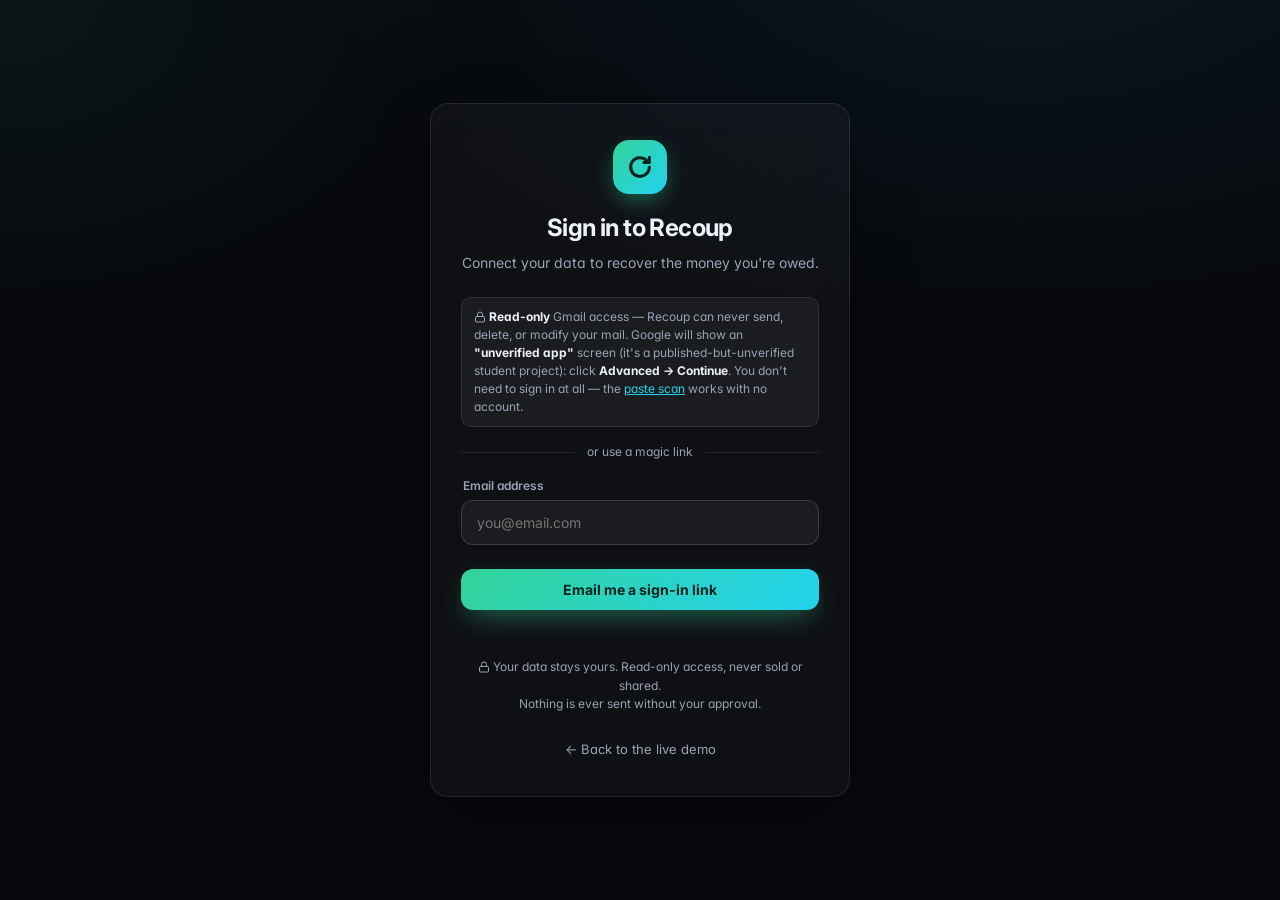
==== login.html @ 3c3e7d24 "Replace emoji-as-iconography with one coherent inline-SVG icon set (the Apple-HIG judge's #1 craft f" ====
<!doctype html>
<html lang="en">
<head>
<meta charset="utf-8" />
<meta name="viewport" content="width=device-width, initial-scale=1" />
<title>Sign in · Recoup</title>
<meta name="description" content="Sign in to Recoup to connect your data and recover money you're owed." />
<link rel="preconnect" href="https://fonts.googleapis.com" />
<link href="https://fonts.googleapis.com/css2?family=Inter:wght@400;500;600;700;800;900&display=swap" rel="stylesheet" />
<link rel="stylesheet" href="styles.css" />
<style>
.auth-wrap{min-height:100vh;display:grid;place-items:center;padding:24px;position:relative;z-index:1}
.auth-card{width:min(420px,94vw);padding:36px 30px;text-align:center}
.auth-logo{width:54px;height:54px;border-radius:16px;background:var(--grad);display:grid;place-items:center;font-weight:900;color:#04231d;font-size:28px;margin:0 auto 16px;box-shadow:0 8px 24px -6px rgba(52,211,153,.6)}
.auth-card h1{font-size:24px;margin:0 0 6px;letter-spacing:-.6px}
.auth-card p.sub{color:var(--muted);margin:0 0 24px;font-size:14px}
.gbtn{width:100%;justify-content:center;gap:10px;background:#fff;color:#1f2733;border:none;font-weight:700;margin-bottom:6px}
.gbtn:hover{background:#eef1f6}
.divider{display:flex;align-items:center;gap:12px;color:var(--dim);font-size:12px;margin:16px 0}
.divider::before,.divider::after{content:"";height:1px;flex:1;background:var(--border)}
.field{width:100%;padding:13px 15px;border-radius:12px;border:1px solid var(--border2);background:var(--panel2);color:var(--text);font-family:inherit;font-size:14px;margin-bottom:12px}
.field:focus{outline:none;border-color:var(--emerald)}
#captcha{display:flex;justify-content:center;margin-bottom:12px}
.full{width:100%;justify-content:center}
.auth-note{font-size:12px;color:var(--dim);margin-top:18px;line-height:1.55}
.auth-back{display:inline-block;margin-top:14px;color:var(--muted);font-size:13px;text-decoration:none}
.auth-back:hover{color:var(--text)}
.msg{font-size:13px;margin-top:12px;min-height:18px}
.msg.ok{color:var(--emerald)}.msg.err{color:var(--rose)}
.devlink{word-break:break-all;color:#8fe3f5}
.field-label{display:block;text-align:left;font-size:12px;color:var(--muted);margin:0 0 5px 2px;font-weight:600}
.oauth-note{font-size:12px;color:var(--muted);line-height:1.5;text-align:left;background:var(--panel2);border:1px solid var(--border);border-radius:10px;padding:10px 12px;margin-bottom:14px}
.oauth-note b{color:var(--text)}.oauth-note a{color:var(--cyan)}
</style>
</head>
<body>
<a href="#maincontent" class="skip-link">Skip to content</a>
<div id="bg-orbs" aria-hidden="true"><span></span><span></span><span></span></div>
<main class="auth-wrap" id="maincontent">
  <div class="auth-card glass">
    <div class="auth-logo" aria-hidden="true"><svg viewBox="0 0 24 24" width="28" height="28" fill="none"><path d="M20 12a8 8 0 1 1-2.34-5.66" stroke="#04231d" stroke-width="2.6" stroke-linecap="round"/><path d="M20 3.6V8.2h-4.6" stroke="#04231d" stroke-width="2.6" stroke-linecap="round" stroke-linejoin="round"/></svg></div>
    <h1>Sign in to Recoup</h1>
    <p class="sub">Connect your data to recover the money you're owed.</p>

    <div class="oauth-note" id="oauth-note"><svg class="ico" viewBox="0 0 24 24" fill="none" stroke="currentColor" stroke-width="2" stroke-linecap="round" stroke-linejoin="round" aria-hidden="true"><rect x="3" y="11" width="18" height="11" rx="2"/><path d="M7 11V7a5 5 0 0 1 10 0v4"/></svg> <b>Read-only</b> Gmail access — Recoup can never send, delete, or modify your mail. Google will show an <b>"unverified app"</b> screen (it's a published-but-unverified student project): click <b>Advanced → Continue</b>. You don't need to sign in at all — the <a href="/">paste scan</a> works with no account.</div>
    <button class="btn gbtn" id="google" type="button">
      <svg width="18" height="18" viewBox="0 0 48 48" aria-hidden="true"><path fill="#EA4335" d="M24 9.5c3.5 0 6.6 1.2 9.1 3.6l6.8-6.8C35.9 2.4 30.3 0 24 0 14.6 0 6.5 5.4 2.6 13.2l7.9 6.2C12.4 13.5 17.7 9.5 24 9.5z"/><path fill="#4285F4" d="M46.5 24.5c0-1.6-.1-3.1-.4-4.5H24v9h12.7c-.5 3-2.2 5.5-4.7 7.2l7.3 5.7C43.8 37.9 46.5 31.8 46.5 24.5z"/><path fill="#FBBC05" d="M10.5 28.4c-.5-1.5-.8-3.1-.8-4.9s.3-3.4.8-4.9l-7.9-6.2C1 15.6 0 19.7 0 24s1 8.4 2.6 11.6l7.9-6.2z"/><path fill="#34A853" d="M24 48c6.3 0 11.6-2.1 15.5-5.6l-7.3-5.7c-2 1.4-4.7 2.3-8.2 2.3-6.3 0-11.6-4-13.5-9.6l-7.9 6.2C6.5 42.6 14.6 48 24 48z"/></svg>
      Continue with Google
    </button>

    <div class="divider">or use a magic link</div>

    <form id="magic">
      <label class="field-label" for="email">Email address</label>
      <input class="field" type="email" id="email" placeholder="you@email.com" required autocomplete="email" />
      <div id="captcha"></div>
      <button class="btn btn-primary full" type="submit">Email me a sign-in link</button>
    </form>
    <div class="msg" id="msg" role="status" aria-live="polite"></div>

    <p class="auth-note"><svg class="ico" viewBox="0 0 24 24" fill="none" stroke="currentColor" stroke-width="2" stroke-linecap="round" stroke-linejoin="round" aria-hidden="true"><rect x="3" y="11" width="18" height="11" rx="2"/><path d="M7 11V7a5 5 0 0 1 10 0v4"/></svg> Your data stays yours. Read-only access, never sold or shared.<br/>Nothing is ever sent without your approval.</p>
    <a class="auth-back" href="/">← Back to the live demo</a>
  </div>
</main>

<script src="config.js"></script>
<script src="login.js"></script>
</body>
</html>
---- styles.css ----
/* Recoup — premium recovery command center */
:root{
  --bg:#07080c; --bg2:#0b0d14;
  --panel:rgba(255,255,255,.035); --panel2:rgba(255,255,255,.05);
  --border:rgba(255,255,255,.09); --border2:rgba(255,255,255,.14);
  --text:#eef1f7; --muted:#9aa2b6; --dim:#9aa1b4;
  --emerald:#34d399; --cyan:#22d3ee; --amber:#fbbf24; --rose:#fb7185; --violet:#a78bfa;
  --grad:linear-gradient(135deg,#34d399,#22d3ee);
  --grad-money:linear-gradient(135deg,#5eead4,#34d399 45%,#22d3ee);
  --shadow:0 24px 60px -20px rgba(0,0,0,.55);
  --shadow-sm:0 2px 10px -3px rgba(0,0,0,.4);
  --radius:18px;
  --font-hero:64px;
  --font-display:58px;
  --ease:cubic-bezier(.16,1,.3,1);
}
*{box-sizing:border-box}
:focus-visible{outline:2px solid var(--cyan);outline-offset:2px;border-radius:6px}
.ico{width:1em;height:1em;display:inline-block;vertical-align:-0.14em;flex:0 0 auto}
.x .ico{width:17px;height:17px;vertical-align:middle}
.theme-toggle .ico{width:18px;height:18px}
.btn .ico{vertical-align:-0.16em}
@keyframes cardIn{from{opacity:0;transform:translateY(12px) scale(.99)}to{opacity:1;transform:none}}
@keyframes heroIn{from{opacity:0;transform:translateY(18px) scale(.985)}to{opacity:1;transform:none}}
@keyframes fadeUp{from{opacity:0;transform:translateY(14px)}to{opacity:1;transform:none}}
@media(prefers-reduced-motion:reduce){*{animation:none!important;transition:none!important}}
html,body{margin:0;padding:0}
body{
  background:radial-gradient(1200px 700px at 80% -10%,rgba(34,211,238,.08),transparent 60%),
             radial-gradient(900px 600px at 0% 0%,rgba(52,211,153,.07),transparent 55%),var(--bg);
  color:var(--text); font-family:'Inter',system-ui,-apple-system,sans-serif;
  font-feature-settings:'cv11','ss01','cv02','cv03','cv04'; font-optical-sizing:auto; letter-spacing:0;
  -webkit-font-smoothing:antialiased; -moz-osx-font-smoothing:grayscale; text-rendering:optimizeLegibility;
  line-height:1.5; overflow-x:hidden;
}
#bg-field{position:fixed;inset:0;z-index:0;pointer-events:none;opacity:.82;
  background:
    linear-gradient(90deg,rgba(255,255,255,.035) 1px,transparent 1px) 50% 0/96px 96px,
    linear-gradient(180deg,rgba(255,255,255,.03) 1px,transparent 1px) 50% 0/96px 96px,
    linear-gradient(120deg,rgba(52,211,153,.10),transparent 38%,rgba(34,211,238,.07) 70%,transparent),
    linear-gradient(180deg,transparent 0%,rgba(7,8,12,.78) 72%,var(--bg) 100%)}

.glass{background:var(--panel);backdrop-filter:blur(18px);-webkit-backdrop-filter:blur(18px);
  border:1px solid var(--border);border-radius:var(--radius);box-shadow:var(--shadow)}

/* topbar */
.topbar{position:sticky;top:0;z-index:20;display:flex;align-items:center;justify-content:space-between;
  padding:14px clamp(16px,4vw,40px);background:rgba(7,8,12,.72);backdrop-filter:blur(20px);
  border-bottom:1px solid var(--border)}
.topbar[inert]{visibility:hidden}  /* hide the sticky header while a dialog is open so it can't overlap the modal close button (mobile) */
.brand{display:flex;align-items:center;gap:12px}
.logo{width:38px;height:38px;border-radius:12px;background:var(--grad);display:grid;place-items:center;
  font-weight:900;color:#04231d;font-size:21px;letter-spacing:0;position:relative;transition:transform .35s var(--ease);
  box-shadow:0 8px 24px -6px rgba(52,211,153,.55),inset 0 1px 0 rgba(255,255,255,.45)}
.logo::after{content:"";position:absolute;inset:0;border-radius:12px;border:1px solid rgba(255,255,255,.2)}
.brand:hover .logo{transform:rotate(-6deg) scale(1.05)}
.brand-name{font-weight:800;font-size:20px;letter-spacing:0}
.brand-dot{color:var(--emerald)}
.brand-tag{font-size:12px;color:var(--muted);padding:3px 9px;border:1px solid var(--border);border-radius:20px;margin-left:4px}
.chips{display:flex;gap:8px;flex-wrap:wrap}
.topbar-right{display:flex;align-items:center;gap:12px}
.theme-toggle{cursor:pointer;width:40px;height:40px;border-radius:10px;border:1px solid var(--border2);background:var(--panel2);color:var(--text);font-size:15px;display:grid;place-items:center;transition:.2s;flex:0 0 auto}
.theme-toggle:hover{background:var(--panel);transform:translateY(-1px)}
.signin-link{font-size:13px;font-weight:600;color:var(--text);text-decoration:none;padding:7px 15px;border:1px solid var(--border2);border-radius:10px;background:var(--panel2);transition:.2s;white-space:nowrap}
.signin-link:hover{background:var(--panel);transform:translateY(-1px)}
.chip{display:flex;align-items:center;gap:6px;font-size:12px;font-weight:600;padding:5px 11px;border-radius:20px;
  border:1px solid var(--border);background:var(--panel);color:var(--muted)}
.chip .d{width:7px;height:7px;border-radius:50%;background:var(--dim)}
.chip.live{color:#baf5e0;border-color:rgba(52,211,153,.35);background:rgba(52,211,153,.08)}
.chip.live .d{background:var(--emerald);box-shadow:0 0 8px var(--emerald);animation:pulse 2s infinite}
.chip.warn{color:#fde6a8;border-color:rgba(251,191,36,.3);background:rgba(251,191,36,.07)}
.chip.warn .d{background:var(--amber)}
@keyframes pulse{0%,100%{opacity:1}50%{opacity:.4}}

.wrap{position:relative;z-index:1;max-width:1120px;margin:0 auto;padding:clamp(16px,3vw,32px);display:flex;flex-direction:column;gap:20px}
#results{display:flex;flex-direction:column;gap:20px}
.hidden{display:none!important}
.reveal{opacity:0;transform:translateY(22px);transition:opacity .7s var(--ease),transform .7s var(--ease)}
.reveal.in{opacity:1;transform:none}
@media(prefers-reduced-motion:reduce){.reveal{opacity:1!important;transform:none!important}}
.sr-only{position:absolute;width:1px;height:1px;padding:0;margin:-1px;overflow:hidden;clip:rect(0 0 0 0);white-space:nowrap;border:0}
.skip-link{position:absolute;left:-999px;top:8px;z-index:120;background:var(--cyan);color:#04121a;padding:8px 14px;border-radius:8px;font-weight:800;text-decoration:none}
.skip-link:focus{left:8px}
.demo-flag{margin-top:8px;font-size:11px;color:#f5c87a;font-weight:700;letter-spacing:0}
.vrec-list{display:flex;flex-direction:column;gap:8px}
.vrec-item{display:flex;justify-content:space-between;gap:12px;align-items:center;padding:10px 14px;border:1px solid var(--border);border-radius:10px;background:rgba(52,211,153,.08)}
.vrec-item .amt{font-weight:800;color:#34d399;white-space:nowrap}
.vrec-empty{color:var(--muted);font-size:13px;line-height:1.5;padding:6px 0}
.vrec-form{display:flex;gap:8px;flex-wrap:wrap;margin-top:12px}
.vrec-form input,.vrec-form select{background:var(--panel2);border:1px solid var(--border);border-radius:8px;padding:9px 11px;color:var(--text);font-size:13px;font-family:inherit}
.vrec-form select{min-width:68px}
.vrec-form input:focus-visible,.vrec-form select:focus-visible{outline:2px solid var(--cyan);outline-offset:1px}
.btn-sm{padding:7px 12px;font-size:12.5px}
.gmail-testnote{font-size:11.5px;color:var(--dim);margin:9px 2px 0;line-height:1.45}
.gmail-testnote b{color:var(--muted)}
.gmail-advanced{margin-top:18px;border-top:1px solid var(--border);padding-top:6px}
.gmail-advanced summary{cursor:pointer;color:var(--muted);font-size:13px;font-weight:650;padding:8px 2px;list-style:none;display:flex;align-items:center;gap:8px}
.gmail-advanced summary::-webkit-details-marker{display:none}
.gmail-advanced summary::before{content:"+";color:var(--dim);font-weight:700}
.gmail-advanced[open] summary::before{content:"\2013"}
.gmail-advanced summary:hover{color:var(--text)}
.gmail-advanced .ga-tag{font-size:10.5px;font-weight:700;letter-spacing:.02em;text-transform:uppercase;color:var(--dim);border:1px solid var(--border2);border-radius:20px;padding:2px 8px}
.gmail-advanced .ga-desc{font-size:12.5px;color:var(--muted);margin:6px 2px 10px;line-height:1.5}
.landing{min-height:calc(88vh - 76px);display:grid;grid-template-columns:minmax(0,0.9fr) minmax(460px,1.1fr);align-items:start;gap:34px;padding:92px 0 18px}
.landing-copy{max-width:570px;padding:10px 0 16px;animation:heroIn .75s var(--ease) both}
.landing-h1{font-size:var(--font-hero);font-weight:850;letter-spacing:0;line-height:.98;margin:16px 0 18px;text-wrap:balance;background:var(--grad-money);-webkit-background-clip:text;background-clip:text;-webkit-text-fill-color:transparent}
.landing-sub{color:#a7afc1;font-size:18px;max-width:58ch;margin:0 0 28px;line-height:1.55}
.landing-sub b{color:var(--text)}
.landing-cta{display:flex;gap:12px;justify-content:flex-start;flex-wrap:wrap}
.btn-xl{font-size:16px;padding:15px 26px;border-radius:14px}
.landing-proof{margin-top:24px;display:flex;flex-wrap:wrap;gap:8px;max-width:570px}
.landing-proof span{font-size:12px;font-weight:750;color:#c7f9e6;border:1px solid rgba(52,211,153,.25);background:rgba(52,211,153,.07);border-radius:999px;padding:6px 10px}
.founder-strip{margin:22px 0 0;padding-top:18px;border-top:1px solid var(--border);display:flex;flex-direction:column;gap:6px;font-size:12.5px;color:var(--muted);max-width:58ch;line-height:1.5}
.founder-strip b{color:var(--text)}
.founder-strip a{color:var(--cyan);text-decoration:none}

.product-stage{min-width:0;perspective:1200px;animation:heroIn .85s var(--ease) .08s both}
.product-window{position:relative;border:1px solid rgba(255,255,255,.14);border-radius:24px;overflow:hidden;background:
  linear-gradient(180deg,rgba(255,255,255,.085),rgba(255,255,255,.035)),
  linear-gradient(135deg,rgba(52,211,153,.12),rgba(34,211,238,.045) 48%,rgba(167,139,250,.07));
  box-shadow:0 42px 90px -42px rgba(0,0,0,.92),inset 0 1px 0 rgba(255,255,255,.16);
  transform:rotateX(2deg) rotateY(-5deg);transform-origin:center left;padding:0}
.product-window::before{content:"";position:absolute;inset:0;background:linear-gradient(100deg,rgba(255,255,255,.16),transparent 24%,transparent 70%,rgba(34,211,238,.08));pointer-events:none}
.window-bar{height:54px;display:flex;align-items:center;justify-content:space-between;gap:12px;padding:0 18px;border-bottom:1px solid rgba(255,255,255,.10);background:rgba(4,6,10,.42)}
.window-title{font-weight:800;font-size:13px;color:var(--text)}
.window-status{font-size:12px;color:#baf5e0;border:1px solid rgba(52,211,153,.25);border-radius:999px;padding:5px 9px;background:rgba(52,211,153,.08)}
.preview-hero{display:flex;align-items:center;justify-content:space-between;gap:20px;padding:28px 28px 18px}
.preview-label{font-size:11px;text-transform:uppercase;color:var(--dim);font-weight:800;letter-spacing:0}
.preview-money{font-size:58px;line-height:1;font-weight:900;color:#5eead4}
.preview-caption{color:#a7afc1;font-size:13px;margin-top:8px}
.preview-scan{white-space:nowrap}
.preview-grid{display:grid;grid-template-columns:1.1fr .9fr;gap:12px;padding:0 18px 12px}
.preview-panel,.preview-card{border:1px solid rgba(255,255,255,.10);background:rgba(4,6,10,.42);border-radius:16px;padding:16px;box-shadow:inset 0 1px 0 rgba(255,255,255,.06)}
.preview-panel.strong{background:linear-gradient(180deg,rgba(52,211,153,.10),rgba(4,6,10,.42))}
.preview-panel-top,.claim-top,.preview-audit{display:flex;align-items:center;justify-content:space-between;gap:12px}
.preview-panel-top span,.claim-top span{font-size:13px;font-weight:750;color:var(--text)}
.preview-panel-top b,.claim-top b{font-size:12px;color:#fde6a8;background:rgba(251,191,36,.15);border-radius:7px;padding:3px 8px}
.preview-bars{display:flex;flex-direction:column;gap:7px;margin-top:18px}
.preview-bars span{height:8px;border-radius:999px;background:linear-gradient(90deg,#fbbf24,#fb7185)}
.mini-claim{display:flex;flex-direction:column;gap:8px;margin-top:18px;font-size:13px;color:#d9deea}
.mini-claim em{font-style:normal;color:#baf5e0}
.preview-card{margin:0 18px 14px;background:linear-gradient(180deg,rgba(8,12,18,.88),rgba(8,12,18,.66));border-color:rgba(52,211,153,.26)}
.claim-amount{margin-top:12px;font-size:34px;font-weight:900;color:#34d399}
.claim-amount span{font-size:13px;color:var(--muted);font-weight:650}
.claim-copy{font-size:13px;color:#aeb6c8;margin:8px 0 14px}
.claim-actions{display:flex;gap:10px}
.claim-actions .btn{flex:1;justify-content:center}
.preview-audit{padding:12px 18px 18px;color:#8b93a7;font-size:11.5px;border-top:1px solid rgba(255,255,255,.08)}

/* hero */
.hero{display:grid;grid-template-columns:1.4fr .9fr;gap:24px;padding:clamp(22px,3vw,38px)}
.eyebrow{font-size:12px;font-weight:750;letter-spacing:0;color:var(--muted)}
.hero-sub{color:var(--muted);font-size:15px;max-width:48ch;margin:0 0 20px}
.hero-figures{display:flex;align-items:center;gap:24px;margin:10px 0 16px}
.figure{display:flex;flex-direction:column;gap:5px}
.fig-amount{font-size:var(--font-display);font-weight:900;letter-spacing:0;line-height:1}
.fig-amount.owed{background:var(--grad-money);-webkit-background-clip:text;background-clip:text;-webkit-text-fill-color:transparent}
.fig-amount.leak{color:#fde6a8}
.fig-amount .per{font-size:.34em;color:var(--muted);-webkit-text-fill-color:var(--muted);letter-spacing:0;margin-left:4px;font-weight:700}
.fig-label{font-size:12.5px;color:var(--muted)}
.fig-label b{color:var(--text);font-weight:700}
.fig-div{width:1px;align-self:stretch;background:var(--border2);min-height:56px}
.fcard.claim-ready{border-color:rgba(52,211,153,.42);background:linear-gradient(180deg,rgba(52,211,153,.1),var(--panel))}
.fcard.claim-ready .ribbon{display:block;background:var(--emerald);color:#04231d}
.fc-send{display:flex;gap:8px;margin-top:2px}
.fc-send .btn{flex:1;justify-content:center;padding:9px 10px;font-size:12.5px}
.btn-copy{background:rgba(34,211,238,.13);color:#a5ecf7;border-color:rgba(34,211,238,.32)}
.btn-mail{background:rgba(52,211,153,.14);color:#baf5e0;border-color:rgba(52,211,153,.32)}
.fc-onetime .fc-amount{color:#5eead4}
.hero-actions{display:flex;gap:12px;flex-wrap:wrap}
.btn{cursor:pointer;font-family:inherit;font-weight:700;font-size:14px;padding:12px 20px;border-radius:12px;border:1px solid var(--border2);
  background:var(--panel2);color:var(--text);transition:transform .28s var(--ease),box-shadow .28s var(--ease),background .2s,border-color .2s;display:inline-flex;align-items:center;gap:9px;letter-spacing:0}
.btn:hover{transform:translateY(-2px);border-color:var(--border2);background:var(--panel);box-shadow:var(--shadow-sm)}
.btn:active{transform:translateY(0) scale(.98)}
.btn-primary{background:var(--grad);color:#04231d;border:none;box-shadow:0 10px 28px -8px rgba(52,211,153,.55);position:relative;overflow:hidden}
.btn-primary:hover{transform:translateY(-2px);box-shadow:0 18px 40px -10px rgba(52,211,153,.7)}
.btn-primary::before{content:"";position:absolute;inset:0;background:linear-gradient(120deg,transparent 35%,rgba(255,255,255,.4) 50%,transparent 65%);transform:translateX(-130%);transition:transform .75s var(--ease);pointer-events:none}
.btn-primary:hover::before{transform:translateX(130%)}
.btn-primary .dot{width:8px;height:8px;border-radius:50%;background:#04231d;animation:pulse 1.6s infinite}
.btn-ghost{background:transparent}
.btn[disabled]{opacity:.5;cursor:not-allowed;transform:none}

.demo-note{margin-top:16px;font-size:12.5px;color:var(--muted);padding:9px 13px;border:1px dashed var(--border2);border-radius:10px}
.demo-note b{color:var(--text)}
.demo-note a{color:var(--cyan);text-decoration:none;font-weight:600;white-space:nowrap}
.demo-note a:hover{text-decoration:underline}
.hero-right{display:flex}
.recovered-card{flex:1;display:flex;flex-direction:column;align-items:center;justify-content:center;gap:6px;
  padding:18px;border-radius:14px;border:1px solid var(--border);background:linear-gradient(180deg,rgba(52,211,153,.06),transparent)}
.recovered-label{font-size:11px;font-weight:700;letter-spacing:0;color:var(--muted)}
.recovered-amount{font-size:34px;font-weight:900;letter-spacing:0;color:var(--emerald)}
.ring{position:relative;width:120px;height:120px;margin:6px 0}
.ring svg{transform:rotate(-90deg)}
.ring circle{fill:none;stroke-width:9}
.ring-bg{stroke:rgba(255,255,255,.07)}
.ring-fg{stroke:url(#g);stroke:var(--emerald);stroke-linecap:round;stroke-dasharray:326.7;stroke-dashoffset:326.7;transition:stroke-dashoffset .9s cubic-bezier(.2,.8,.2,1)}
.ring-pct{position:absolute;inset:0;display:grid;place-items:center;font-weight:800;font-size:20px}
.recovered-foot{font-size:12px;color:var(--muted)}
.rc-mini{font-size:.85em;color:var(--dim);font-weight:600}
.needs-confirm{color:var(--amber);font-weight:700}

/* grid panels */
.grid-2{display:grid;grid-template-columns:1.1fr .9fr;gap:20px}
.panel{padding:20px clamp(16px,2vw,24px)}
.panel-head{display:flex;align-items:center;justify-content:space-between;margin-bottom:14px;gap:10px}
.panel-head h3{margin:0;font-size:15px;font-weight:700;letter-spacing:0;display:flex;align-items:center;gap:9px}
.muted{color:var(--muted);font-size:12px}
.count-pill{font-size:12px;font-weight:700;color:var(--emerald);background:rgba(52,211,153,.12);padding:2px 9px;border-radius:20px}
.legend{display:flex;gap:8px}
.lg{font-size:11px;font-weight:600;padding:3px 9px;border-radius:20px}
.lg.leak{color:#fde6a8;background:rgba(251,191,36,.12)}
.lg.owed{color:#baf5e0;background:rgba(52,211,153,.12)}

/* reasoning trace */
.trace{display:flex;flex-direction:column;gap:9px;font-family:'JetBrains Mono',monospace;font-size:13px}
.trace .line{display:flex;gap:10px;align-items:flex-start;opacity:0;transform:translateY(6px);animation:in .4s forwards}
.trace .line .mk{color:var(--dim);user-select:none}
.trace .line.cyan .t{color:#8fe3f5}.trace .line.ok .t{color:var(--emerald)}
.trace .line.warn .t{color:var(--amber)}.trace .line.dim .t{color:var(--muted)}
@keyframes in{to{opacity:1;transform:none}}

/* breakdown bars */
.breakdown{display:flex;flex-direction:column;gap:13px}
.bd-row{display:flex;flex-direction:column;gap:5px}
.bd-top{display:flex;justify-content:space-between;font-size:13px}
.bd-top .nm{font-weight:600}.bd-top .vl{color:var(--muted);font-variant-numeric:tabular-nums}
.bd-bar{height:8px;border-radius:8px;background:rgba(255,255,255,.06);overflow:hidden}
.bd-fill{height:100%;border-radius:8px;background:var(--grad);width:0;transition:width 1s cubic-bezier(.2,.8,.2,1)}
.bd-fill.leak{background:linear-gradient(90deg,#fbbf24,#fb7185)}

/* recovery swarm */
.swarm{display:grid;grid-template-columns:repeat(auto-fill,minmax(220px,1fr));gap:12px}
.agent-card{border:1px solid var(--border);border-radius:13px;padding:14px;background:var(--panel);opacity:.55;transition:.25s}
.agent-card.active{opacity:1;border-color:rgba(167,139,250,.38);background:linear-gradient(180deg,rgba(167,139,250,.08),var(--panel))}
.ag-top{display:flex;align-items:center;gap:8px;margin-bottom:6px}
.ag-dot{width:8px;height:8px;border-radius:50%;background:var(--dim)}
.agent-card.active .ag-dot{background:var(--violet);box-shadow:0 0 8px var(--violet);animation:pulse 2s infinite}
.ag-name{font-weight:700;font-size:13.5px;flex:1;letter-spacing:0}
.ag-count{font-weight:800;font-size:12px;color:#c5b6fb;background:rgba(167,139,250,.16);padding:1px 9px;border-radius:20px}
.ag-mandate{font-size:12px;color:var(--muted);min-height:30px;line-height:1.4}
.ag-stat{font-size:13px;font-weight:700;color:var(--emerald);margin-top:8px}
.fc-agent{font-size:11px;color:#c5b6fb;font-weight:600;opacity:.9}
.fc-expect{font-size:11.5px;color:var(--muted)}
.fc-expect b{color:#8fe3f5}
body.light .fc-expect b{color:#0e7490}

/* confidence + lifecycle + provenance */
.fc-tags{display:flex;gap:6px;align-items:center;flex-shrink:0}
.fc-conf{font-size:10.5px;font-weight:800;padding:2px 7px;border-radius:6px;white-space:nowrap}
.fc-conf.high{color:#baf5e0;background:rgba(52,211,153,.16)}
.fc-conf.medium{color:#fde6a8;background:rgba(251,191,36,.16)}
.fc-conf.review{color:#fecdd3;background:rgba(251,113,133,.16)}
.linklike{background:none;border:none;color:#c5b6fb;font:inherit;font-size:11px;font-weight:600;cursor:pointer;display:inline-block;padding:9px 6px;vertical-align:middle;text-decoration:underline;text-underline-offset:2px}
.full{width:100%;justify-content:center}
.btn-life{background:rgba(255,255,255,.04);border-color:var(--border2);color:var(--text);margin-top:2px}
.btn-life.paid{background:rgba(52,211,153,.16);color:#baf5e0;border-color:rgba(52,211,153,.34);font-weight:700}
.fc-paid{display:flex;align-items:center;justify-content:center;padding:11px;border-radius:11px;background:rgba(52,211,153,.16);color:#baf5e0;font-weight:800;font-size:13.5px}
.fcard.paid{border-color:rgba(52,211,153,.5)}
.drawer-prov{padding:4px 20px 6px;display:flex;flex-direction:column;gap:11px;max-height:46vh;overflow:auto}
.drawer-prov,.drawer-body,.scan-input{scrollbar-width:thin;scrollbar-color:rgba(52,211,153,.45) rgba(255,255,255,.06)}
.drawer-prov::-webkit-scrollbar,.drawer-body::-webkit-scrollbar,.scan-input::-webkit-scrollbar{width:10px;height:10px}
.drawer-prov::-webkit-scrollbar-track,.drawer-body::-webkit-scrollbar-track,.scan-input::-webkit-scrollbar-track{background:rgba(255,255,255,.05);border-radius:999px}
.drawer-prov::-webkit-scrollbar-thumb,.drawer-body::-webkit-scrollbar-thumb,.scan-input::-webkit-scrollbar-thumb{background:linear-gradient(180deg,rgba(52,211,153,.75),rgba(34,211,238,.65));border:2px solid rgba(7,8,12,.85);border-radius:999px}
.drawer-prov::-webkit-scrollbar-thumb:hover,.drawer-body::-webkit-scrollbar-thumb:hover,.scan-input::-webkit-scrollbar-thumb:hover{background:linear-gradient(180deg,rgba(52,211,153,.9),rgba(34,211,238,.8))}
.prov-sec{border:1px solid var(--border);border-radius:11px;padding:12px 13px;background:var(--panel)}
.prov-h{font-size:11px;font-weight:800;letter-spacing:0;text-transform:uppercase;color:var(--muted);margin-bottom:7px}
.prov-by{font-weight:600;text-transform:none;letter-spacing:0;color:var(--dim)}
.prov-rule{font-size:13px;color:var(--text);line-height:1.5}
.prov-ev{font-size:12.5px;color:var(--muted);margin-top:6px}
.prov-check{font-size:13px;padding:3px 0;font-family:'JetBrains Mono',monospace}
.prov-check.ok{color:var(--emerald)}.prov-check.bad{color:var(--rose)}
.prov-sec.caveat{border-color:rgba(251,191,36,.3);background:rgba(251,191,36,.06)}
.prov-sec.caveat .prov-h{color:var(--amber)}
.prov-sec.caveat div:not(.prov-h){font-size:13px;color:#fde6a8}

/* findings */
.findings{display:grid;grid-template-columns:repeat(auto-fill,minmax(min(100%,330px),1fr));gap:14px}
.fcard{border:1px solid var(--border);border-radius:14px;padding:16px;background:var(--panel);display:flex;flex-direction:column;gap:11px;transition:transform .3s var(--ease),border-color .25s,box-shadow .3s var(--ease);position:relative;overflow:hidden;animation:cardIn .5s var(--ease) both}
.fcard:hover{border-color:var(--border2);transform:translateY(-3px);box-shadow:var(--shadow-sm)}
.fcard.paid{border-color:rgba(52,211,153,.4);background:linear-gradient(180deg,rgba(52,211,153,.09),var(--panel))}
.fcard.skipped{opacity:.5}
.fcard .ribbon{position:absolute;top:12px;right:-30px;transform:rotate(45deg);background:var(--emerald);color:#04231d;font-size:10px;font-weight:800;padding:3px 36px;display:none}
.fcard.paid .ribbon{display:block}
.fc-top{display:flex;justify-content:space-between;align-items:flex-start;gap:10px}
.fc-title{font-weight:700;font-size:14.5px;letter-spacing:0}
.fc-kind{font-size:10.5px;font-weight:700;letter-spacing:0;padding:3px 8px;border-radius:6px;text-transform:uppercase;white-space:nowrap}
.fc-kind.leak{color:#fde6a8;background:rgba(251,191,36,.13)}
.fc-kind.owed{color:#baf5e0;background:rgba(52,211,153,.13)}
.fc-kind.ready{color:#04231d;background:var(--emerald)}
.rc-of{font-size:.5em;color:var(--muted);font-weight:700;letter-spacing:0}
.recovered-foot b{color:var(--emerald);font-weight:800}
.fc-amount{font-size:26px;font-weight:900;letter-spacing:0;color:var(--emerald)}
.fc-amount small{font-size:13px;color:var(--muted);font-weight:600}
.fc-ev{font-size:12.5px;color:var(--muted);line-height:1.4}
.fc-rule{font-size:11.5px;color:var(--dim);border-left:2px solid var(--border2);padding-left:8px}
.fc-actions{display:flex;gap:8px;margin-top:2px}
.fc-actions .btn{flex:1;justify-content:center;padding:9px 12px;font-size:13px;white-space:nowrap;min-width:0}
@media(max-width:400px){.fc-actions{gap:6px}.fc-actions .btn{padding-left:8px;padding-right:8px;font-size:12.5px}}
.btn-approve{background:rgba(52,211,153,.14);color:#baf5e0;border-color:rgba(52,211,153,.3)}
.btn-approve:hover{background:rgba(52,211,153,.22)}
.btn-view{background:transparent;border-color:var(--border)}
.btn-skip{background:transparent;border-color:var(--border);color:var(--muted);flex:0 0 auto;padding:9px 14px}

/* audit */
.audit-badge{font-size:12px;font-weight:700;color:var(--muted)}
.audit-badge.ok{color:var(--emerald)}.audit-badge.bad{color:var(--rose)}
.audit{display:flex;flex-direction:column;gap:0;font-family:'JetBrains Mono',monospace;font-size:12px}
.au-row{display:grid;grid-template-columns:auto 1fr auto;gap:12px;align-items:center;padding:10px 0;border-bottom:1px solid var(--border)}
.au-row:last-child{border-bottom:none}
.au-actor{font-weight:700;padding:2px 8px;border-radius:6px;font-size:10.5px;white-space:nowrap}
.au-actor.human{color:#baf5e0;background:rgba(52,211,153,.13)}
.au-actor.agent{color:#c5b6fb;background:rgba(167,139,250,.13)}
.au-actor.system{color:var(--muted);background:rgba(255,255,255,.05)}
.au-label{color:var(--text)}
.au-hash{color:var(--dim);font-size:11px}

.foot{display:flex;justify-content:space-between;flex-wrap:wrap;gap:8px;color:var(--muted);font-size:12.5px;padding:8px 4px 24px}

/* drawer */
.drawer-scrim{position:fixed;inset:0;background:rgba(0,0,0,.6);backdrop-filter:blur(3px);opacity:0;pointer-events:none;transition:.25s;z-index:40}
.drawer-scrim.open{opacity:1;pointer-events:auto}
.drawer{position:fixed;top:0;right:0;height:100%;width:min(520px,92vw);background:var(--bg2);border-left:1px solid var(--border2);
  z-index:41;transform:translateX(100%);transition:.32s cubic-bezier(.3,.9,.3,1);display:flex;flex-direction:column;box-shadow:-30px 0 80px -20px rgba(0,0,0,.8)}
.drawer.open{transform:none}
.drawer-head{display:flex;justify-content:space-between;align-items:center;padding:20px;border-bottom:1px solid var(--border)}
.drawer-head h4{margin:0;font-size:16px}
.x{background:none;border:none;color:var(--muted);font-size:18px;cursor:pointer;width:40px;height:40px;display:grid;place-items:center;border-radius:8px;margin:-6px -8px -6px 0}
.x:hover,.x:focus-visible{background:var(--panel2);color:var(--text)}
.drawer-meta{padding:14px 20px;display:flex;gap:8px;flex-wrap:wrap}
.drawer-body{flex:1;margin:0;padding:20px;overflow:auto;white-space:pre-wrap;word-break:break-word;font-family:'JetBrains Mono',monospace;font-size:13px;line-height:1.6;color:#cdd3e0;background:rgba(0,0,0,.25)}
.drawer-foot{display:flex;gap:10px;padding:18px 20px;border-top:1px solid var(--border)}
.drawer-foot .btn{flex:1;justify-content:center}

/* scan-your-own modal */
.modal-scrim{position:fixed;inset:0;background:rgba(0,0,0,.62);backdrop-filter:blur(3px);opacity:0;pointer-events:none;transition:.25s;z-index:42}
.modal-scrim.open{opacity:1;pointer-events:auto}
.modal{position:fixed;top:50%;left:50%;transform:translate(-50%,-46%) scale(.97);width:min(560px,94vw);max-height:calc(100dvh - 28px);overflow-y:auto;z-index:43;padding:24px;opacity:0;pointer-events:none;transition:.28s cubic-bezier(.3,.9,.3,1)}
.modal.open{opacity:1;pointer-events:auto;transform:translate(-50%,-50%) scale(1)}
.modal:not(.open),.drawer:not(.open){visibility:hidden}
.modal-head{display:flex;justify-content:space-between;align-items:center;margin-bottom:8px}
.modal-head h3{margin:0;font-size:18px;letter-spacing:0}
.modal-sub{font-size:13px;color:var(--muted);margin:0 0 14px;line-height:1.55}
.modal-sub b{color:var(--emerald)}
.scan-input{width:100%;height:184px;resize:vertical;padding:14px;border-radius:12px;border:1px solid var(--border2);background:var(--bg);color:var(--text);font-family:'JetBrains Mono',monospace;font-size:13px;line-height:1.65}
.scan-input:focus{outline:none;border-color:var(--emerald)}
.modal-actions{display:flex;justify-content:flex-end;gap:10px;margin-top:14px}
.linklike2{background:none;border:none;color:var(--cyan);font:inherit;font-weight:700;cursor:pointer;display:inline-block;padding:8px 4px;white-space:nowrap}
.linklike2:hover{text-decoration:underline}
.gbtn{gap:10px;background:#fff;color:#1f2733;border:none;font-weight:700}
.gbtn:hover{background:#eef1f6}

@media(max-width:860px){
  :root{--font-hero:42px;--font-display:42px}
  .landing{min-height:auto;grid-template-columns:1fr;padding:30px 0 8px;gap:24px}
  .landing-copy{max-width:none}
  .landing-h1{line-height:1.04;margin-top:12px}
  .landing-sub{font-size:16px}
  .product-window{transform:none;border-radius:20px}
  .preview-hero,.preview-grid{padding-left:16px;padding-right:16px}
  .preview-hero,.preview-grid{grid-template-columns:1fr}
  .preview-hero{flex-direction:column;align-items:stretch}
  .preview-money{font-size:46px}
  .preview-card{margin-left:16px;margin-right:16px}
  .preview-audit{flex-wrap:wrap}
  .hero,.grid-2{grid-template-columns:1fr}
  .topbar{flex-wrap:wrap;gap:10px}
  .topbar .chips{width:100%;order:3;justify-content:flex-start}
  .chip{font-size:11px;padding:4px 9px}
  .hero-figures{flex-direction:column;align-items:flex-start;gap:14px}
  .fig-div{display:none}
}
@media(max-width:520px){
  :root{--font-hero:36px;--font-display:38px}
  .wrap{padding:16px}
  .brand-tag{display:none}
  .topbar .chips{display:none}
  .topbar-right{gap:8px}
  .landing{padding-top:22px}
  .landing-cta .btn{width:100%;justify-content:center}
  .landing-proof span{font-size:11.5px}
  .founder-strip{display:none}
  .window-status{display:none}
  .claim-actions{flex-direction:column}
}
.toast{position:fixed;bottom:24px;left:50%;transform:translateX(-50%) translateY(20px);background:var(--bg2);border:1px solid rgba(52,211,153,.4);
  color:#baf5e0;padding:13px 22px;border-radius:12px;font-weight:600;font-size:14px;z-index:50;opacity:0;transition:.3s;box-shadow:var(--shadow)}
.toast.show{opacity:1;transform:translateX(-50%) translateY(0)}
body.light .toast{background:var(--bg2);color:#047857;border-color:rgba(4,120,87,.4)}
.vrec-total{color:var(--emerald)}
body.light .vrec-total{color:#047857}
.landing-safe{margin-top:16px;font-size:13.5px;color:var(--muted);max-width:60ch;line-height:1.55;padding:10px 14px;border:1px solid rgba(52,211,153,.25);border-radius:10px;background:rgba(52,211,153,.05)}
.landing-safe b{color:var(--text)}
.audit-verify{display:inline-block;margin-top:12px;font-size:11.5px;color:var(--cyan);text-decoration:none;font-weight:600}
.audit-verify:hover{text-decoration:underline}
.divider{display:flex;align-items:center;gap:12px;color:var(--dim);font-size:12px;margin:16px 0}
.divider::before,.divider::after{content:"";height:1px;flex:1;background:var(--border)}

/* ---- light mode ---- */
body.light{
  --bg:#eef1f7; --bg2:#ffffff;
  --panel:rgba(15,23,42,.045); --panel2:rgba(15,23,42,.07);
  --border:rgba(15,23,42,.11); --border2:rgba(15,23,42,.18);
  --text:#0d1526; --muted:#586074; --dim:#5f6678; --cyan:#0e7490;
  --shadow:0 18px 50px -22px rgba(30,41,73,.22);
}
body.light #bg-field{opacity:.45}
body.light .topbar{background:rgba(255,255,255,.8)}
body.light .fig-amount.leak{color:#b45309}
body.light .fig-amount.owed{background:none;-webkit-text-fill-color:#047857;color:#047857}
body.light .product-window{background:linear-gradient(180deg,#0c0e16,#080a11);border-color:rgba(255,255,255,.12);box-shadow:0 30px 70px -34px rgba(30,41,73,.45)}
body.light .landing-sub{color:#515a6b}
body.light .trace .line.cyan .t{color:#0e7490}
body.light .trace .line.ok .t{color:#047857}
body.light .trace .line.warn .t{color:#b45309}
body.light .fc-kind.leak,body.light .lg.leak{color:#92400e;background:rgba(180,83,9,.12)}
body.light .fc-kind.owed,body.light .lg.owed{color:#047857;background:rgba(4,120,87,.12)}
body.light .chip.live{color:#047857;border-color:rgba(4,120,87,.3);background:rgba(4,120,87,.08)}
body.light .ag-count{color:#6d28d9;background:rgba(109,40,217,.13)}
body.light .fc-agent,body.light .au-actor.agent{color:#6d28d9}
body.light .au-actor.agent{background:rgba(109,40,217,.12)}
body.light .au-actor.human{color:#047857;background:rgba(4,120,87,.12)}
body.light .drawer-body{color:#1f2733;background:rgba(15,23,42,.04)}
body.light .btn-primary{color:#04231d}
body.light .fc-conf.high{color:#047857;background:rgba(4,120,87,.12)}
body.light .fc-conf.medium{color:#92400e;background:rgba(180,83,9,.12)}
body.light .linklike{color:#6d28d9}
body.light .prov-check.ok{color:#047857}
body.light .prov-sec.caveat div:not(.prov-h){color:#92400e}
body.light .btn-life.paid,body.light .fc-paid{color:#047857}
body.light .demo-flag{color:#92400e}
body.light .ring-bg{stroke:rgba(15,23,42,.10)}
body.light .bd-bar{background:rgba(15,23,42,.08)}
body.light .au-actor.system{background:rgba(15,23,42,.06)}
body.light .fc-conf.review{color:#be123c;background:rgba(190,18,60,.12)}
body.light .fc-onetime .fc-amount{color:#047857}
body.light .vrec-item .amt{color:#047857}
body.light .btn-approve,body.light .btn-mail{color:#047857;background:rgba(4,120,87,.1)}
body.light .btn-copy{color:#0e7490;background:rgba(14,116,144,.1)}
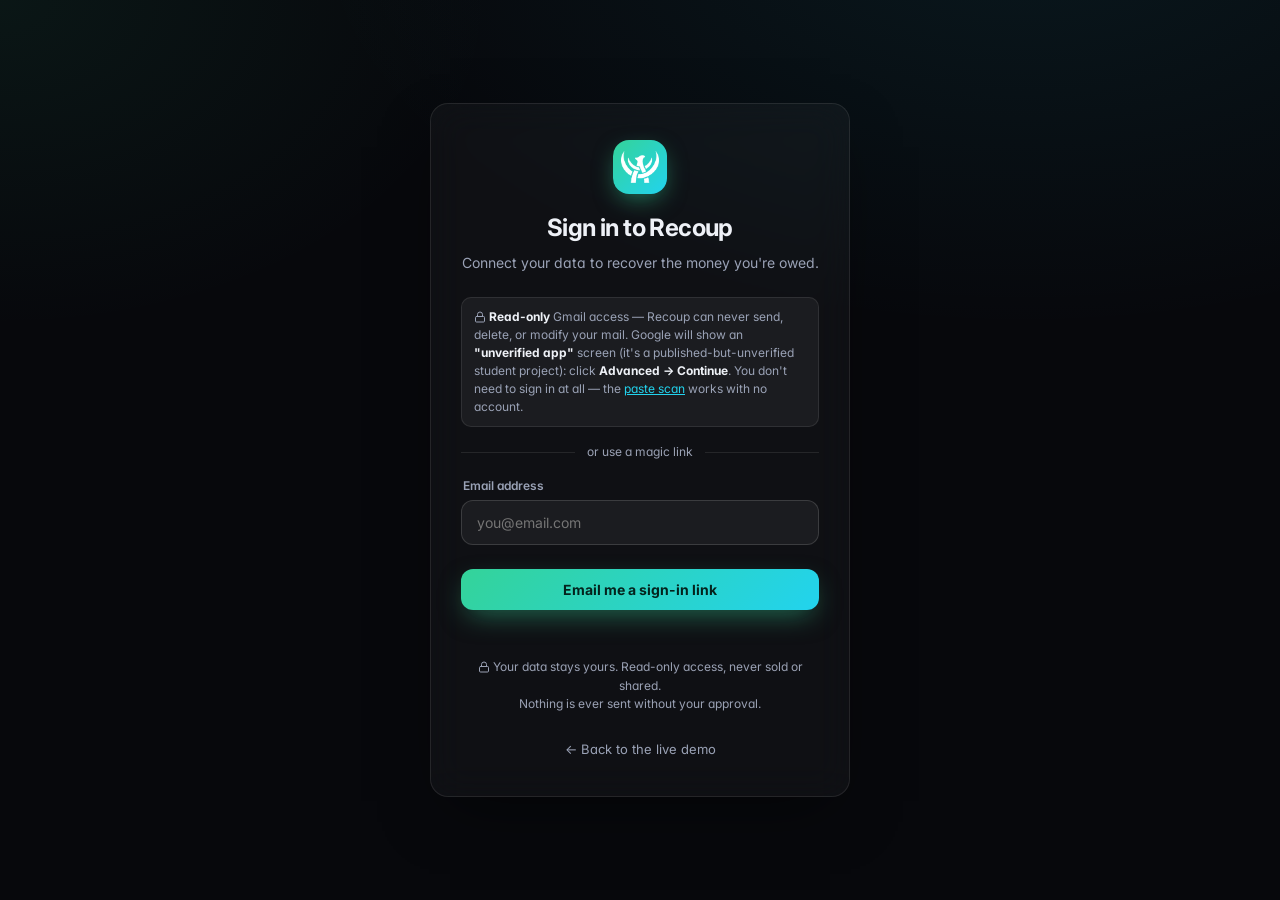
==== commit 163b2f11: "Add the real Recoup phoenix logo: extracted white mark from the source onto transparency (Pillow), w" ====
--- a/login.html
+++ b/login.html
@@ -8,6 +8,7 @@
 <link rel="preconnect" href="https://fonts.googleapis.com" />
 <link href="https://fonts.googleapis.com/css2?family=Inter:wght@400;500;600;700;800;900&display=swap" rel="stylesheet" />
 <link rel="stylesheet" href="styles.css" />
+<link rel="icon" type="image/png" href="favicon.png" />
 <style>
 .auth-wrap{min-height:100vh;display:grid;place-items:center;padding:24px;position:relative;z-index:1}
 .auth-card{width:min(420px,94vw);padding:36px 30px;text-align:center}
@@ -38,7 +39,7 @@
 <div id="bg-orbs" aria-hidden="true"><span></span><span></span><span></span></div>
 <main class="auth-wrap" id="maincontent">
   <div class="auth-card glass">
-    <div class="auth-logo" aria-hidden="true"><svg viewBox="0 0 24 24" width="28" height="28" fill="none"><path d="M20 12a8 8 0 1 1-2.34-5.66" stroke="#04231d" stroke-width="2.6" stroke-linecap="round"/><path d="M20 3.6V8.2h-4.6" stroke="#04231d" stroke-width="2.6" stroke-linecap="round" stroke-linejoin="round"/></svg></div>
+    <div class="auth-logo" aria-hidden="true"><img src="mark.png" alt="" /></div>
     <h1>Sign in to Recoup</h1>
     <p class="sub">Connect your data to recover the money you're owed.</p>
 
--- a/styles.css
+++ b/styles.css
@@ -54,6 +54,8 @@
   box-shadow:0 8px 24px -6px rgba(52,211,153,.55),inset 0 1px 0 rgba(255,255,255,.45)}
 .logo::after{content:"";position:absolute;inset:0;border-radius:12px;border:1px solid rgba(255,255,255,.2)}
 .brand:hover .logo{transform:rotate(-6deg) scale(1.05)}
+.logo img{width:30px;height:30px;object-fit:contain;display:block}
+.auth-logo img{width:38px;height:38px;object-fit:contain;display:block}
 .brand-name{font-weight:800;font-size:20px;letter-spacing:0}
 .brand-dot{color:var(--emerald)}
 .brand-tag{font-size:12px;color:var(--muted);padding:3px 9px;border:1px solid var(--border);border-radius:20px;margin-left:4px}
@@ -114,7 +116,57 @@
 .founder-strip b{color:var(--text)}
 .founder-strip a{color:var(--cyan);text-decoration:none}
 
-.product-stage{min-width:0;perspective:1200px;animation:heroIn .85s var(--ease) .08s both}
+.product-stage{min-width:0;perspective:1200px;animation:heroIn .85s var(--ease) .08s both;display:flex;flex-direction:column;align-items:center;gap:15px}
+/* ===== animated mobile-frame demo reel ===== */
+.phone{position:relative;width:min(298px,80vw);aspect-ratio:300/618;cursor:pointer;transform:rotateY(-9deg) rotateX(3deg);transform-style:preserve-3d;transition:transform .6s var(--ease)}
+.phone:hover,.phone:focus-visible{transform:rotateY(0) rotateX(0) translateY(-5px);outline:none}
+.phone:focus-visible .phone-frame{box-shadow:0 0 0 3px var(--cyan),0 40px 80px -24px rgba(0,0,0,.75)}
+.phone-glow{position:absolute;inset:-16% -12%;background:radial-gradient(58% 48% at 50% 28%,rgba(52,211,153,.34),transparent 70%);filter:blur(28px);z-index:-1;animation:glowPulse 5s ease-in-out infinite}
+@keyframes glowPulse{0%,100%{opacity:.5}50%{opacity:.95}}
+.phone-frame{position:absolute;inset:0;border-radius:46px;background:linear-gradient(155deg,#262a34,#0b0d13 62%);padding:11px;box-shadow:0 40px 80px -24px rgba(0,0,0,.78),inset 0 1px 0 rgba(255,255,255,.15),0 0 0 1px rgba(255,255,255,.05)}
+.phone-island{position:absolute;top:21px;left:50%;transform:translateX(-50%);width:80px;height:23px;background:#04060b;border-radius:20px;z-index:3}
+.phone-screen{position:relative;width:100%;height:100%;border-radius:36px;overflow:hidden;background:radial-gradient(120% 80% at 50% 0%,rgba(34,211,238,.09),transparent 55%),var(--bg2);display:flex;flex-direction:column;padding:16px 14px 12px}
+.reel-top{display:flex;align-items:center;gap:7px;font-size:12.5px;font-weight:800;color:var(--text);letter-spacing:.2px}
+.reel-logo{width:22px;height:22px;border-radius:7px;background:var(--grad);display:grid;place-items:center;box-shadow:0 4px 12px -3px rgba(52,211,153,.6)}
+.reel-live{margin-left:auto;font-size:9px;font-weight:800;color:#7ef0c9;display:flex;align-items:center;gap:4px;text-transform:uppercase;letter-spacing:.07em}
+.reel-live i{width:6px;height:6px;border-radius:50%;background:var(--emerald);box-shadow:0 0 7px var(--emerald);animation:pulse 2s infinite}
+.reel-stage{position:relative;flex:1;margin-top:15px}
+.reel-scene{position:absolute;inset:0;display:flex;flex-direction:column;opacity:0;transform:translateY(10px) scale(.985);transition:opacity .55s var(--ease),transform .55s var(--ease);pointer-events:none}
+.reel-scene.is-active{opacity:1;transform:none}
+.reel-scan{align-items:center;justify-content:center;text-align:center}
+.reel-radar{position:relative;width:76px;height:76px;margin-bottom:20px}
+.reel-radar span{position:absolute;inset:0;border:2px solid rgba(52,211,153,.55);border-radius:50%;animation:radar 2.1s ease-out infinite}
+.reel-radar span:nth-child(2){animation-delay:.7s}.reel-radar span:nth-child(3){animation-delay:1.4s}
+@keyframes radar{0%{transform:scale(.3);opacity:.9}100%{transform:scale(1);opacity:0}}
+.reel-scan-label{font-size:15px;font-weight:800;color:var(--text)}
+.reel-bar{width:78%;height:6px;border-radius:6px;background:rgba(255,255,255,.08);margin:14px 0 9px;overflow:hidden}
+.reel-bar i{display:block;height:100%;width:0;background:var(--grad);border-radius:6px}
+.reel-scene.is-active .reel-bar i{animation:fillbar 2.4s var(--ease) forwards}
+@keyframes fillbar{from{width:0}to{width:100%}}
+.reel-scan-sub{font-size:11px;color:var(--muted)}
+.reel-found{justify-content:center}
+.reel-found-head{font-size:10.5px;text-transform:uppercase;letter-spacing:.08em;color:var(--muted);font-weight:800}
+.reel-money{font-size:46px;font-weight:900;line-height:1;letter-spacing:-1px;background:var(--grad-money);-webkit-background-clip:text;background-clip:text;-webkit-text-fill-color:transparent;margin-top:4px}
+.reel-money-sub{font-size:11.5px;color:var(--muted);margin:6px 0 16px}
+.reel-rows{display:flex;flex-direction:column;gap:8px}
+.reel-row{display:flex;justify-content:space-between;align-items:center;padding:10px 12px;border-radius:11px;background:var(--panel2);border:1px solid var(--border);font-size:12.5px;color:var(--text);opacity:0;transform:translateX(-8px)}
+.reel-scene.is-active .reel-row{animation:rowin .5s var(--ease) forwards}
+.reel-scene.is-active .reel-row:nth-child(1){animation-delay:.15s}
+.reel-scene.is-active .reel-row:nth-child(2){animation-delay:.32s}
+.reel-scene.is-active .reel-row:nth-child(3){animation-delay:.49s}
+@keyframes rowin{to{opacity:1;transform:none}}
+.reel-row b{color:var(--emerald);font-weight:800}
+.reel-done{align-items:center;justify-content:center;text-align:center}
+.reel-check{width:70px;height:70px;border-radius:50%;display:grid;place-items:center;color:#04231d;background:var(--grad);box-shadow:0 12px 30px -8px rgba(52,211,153,.7);margin-bottom:16px}
+.reel-scene.is-active .reel-check{animation:pop .55s var(--ease)}
+@keyframes pop{0%{transform:scale(.4);opacity:0}60%{transform:scale(1.12)}100%{transform:scale(1);opacity:1}}
+.reel-done-amt{font-size:24px;font-weight:900;color:var(--text)}
+.reel-done-sub{font-size:12px;color:var(--muted);margin-top:4px}
+.reel-done-chip{margin-top:14px;font-size:10px;font-weight:800;color:#7ef0c9;border:1px solid rgba(52,211,153,.3);background:rgba(52,211,153,.08);border-radius:20px;padding:5px 11px}
+.reel-foot{display:flex;justify-content:space-between;font-size:9px;color:var(--dim);font-weight:700;padding-top:10px;border-top:1px solid var(--border);margin-top:10px;text-transform:uppercase;letter-spacing:.04em}
+.phone-cta{font-size:12px;color:var(--muted);font-weight:600}
+@media(prefers-reduced-motion:reduce){.phone{transform:none}.phone-glow,.reel-radar span,.reel-live i{animation:none}.reel-scene{transition:none}.reel-row{opacity:1;transform:none;animation:none}.reel-bar i{width:100%;animation:none}}
+@media(max-width:900px){.phone{transform:none}.phone-glow{animation:none;opacity:.6}}
 .product-window{position:relative;border:1px solid rgba(255,255,255,.14);border-radius:24px;overflow:hidden;background:
   linear-gradient(180deg,rgba(255,255,255,.085),rgba(255,255,255,.035)),
   linear-gradient(135deg,rgba(52,211,153,.12),rgba(34,211,238,.045) 48%,rgba(167,139,250,.07));
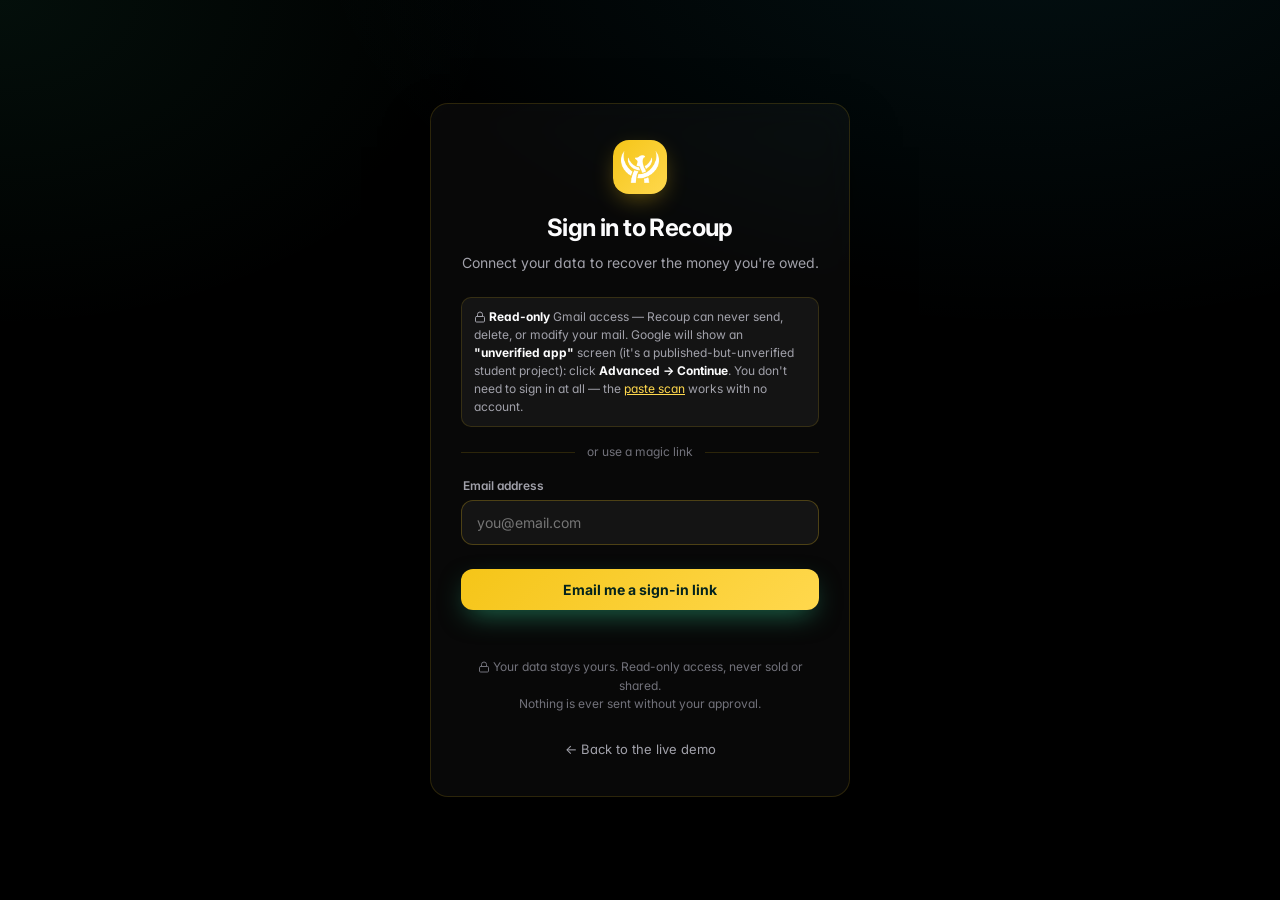
==== commit 14fa55af: "Final polish: fix SVG bug in workflow diagram, add screens/ to Docker image, clean stale Vercel arti" ====
--- a/login.html
+++ b/login.html
@@ -12,7 +12,7 @@
 <style>
 .auth-wrap{min-height:100vh;display:grid;place-items:center;padding:24px;position:relative;z-index:1}
 .auth-card{width:min(420px,94vw);padding:36px 30px;text-align:center}
-.auth-logo{width:54px;height:54px;border-radius:16px;background:var(--grad);display:grid;place-items:center;font-weight:900;color:#04231d;font-size:28px;margin:0 auto 16px;box-shadow:0 8px 24px -6px rgba(52,211,153,.6)}
+.auth-logo{width:54px;height:54px;border-radius:16px;background:var(--grad);display:grid;place-items:center;font-weight:900;color:#04231d;font-size:28px;margin:0 auto 16px;box-shadow:0 8px 24px -6px rgba(245,197,24,.45)}
 .auth-card h1{font-size:24px;margin:0 0 6px;letter-spacing:-.6px}
 .auth-card p.sub{color:var(--muted);margin:0 0 24px;font-size:14px}
 .gbtn{width:100%;justify-content:center;gap:10px;background:#fff;color:#1f2733;border:none;font-weight:700;margin-bottom:6px}
--- a/styles.css
+++ b/styles.css
@@ -1,14 +1,14 @@
 /* Recoup — premium recovery command center */
 :root{
-  --bg:#07080c; --bg2:#0b0d14;
-  --panel:rgba(255,255,255,.035); --panel2:rgba(255,255,255,.05);
-  --border:rgba(255,255,255,.09); --border2:rgba(255,255,255,.14);
-  --text:#eef1f7; --muted:#9aa2b6; --dim:#9aa1b4;
-  --emerald:#34d399; --cyan:#22d3ee; --amber:#fbbf24; --rose:#fb7185; --violet:#a78bfa;
-  --grad:linear-gradient(135deg,#34d399,#22d3ee);
-  --grad-money:linear-gradient(135deg,#5eead4,#34d399 45%,#22d3ee);
-  --shadow:0 24px 60px -20px rgba(0,0,0,.55);
-  --shadow-sm:0 2px 10px -3px rgba(0,0,0,.4);
+  --bg:#000000; --bg2:#09090b;
+  --panel:rgba(255,255,255,.03); --panel2:rgba(255,255,255,.05);
+  --border:rgba(245,197,24,.15); --border2:rgba(245,197,24,.25);
+  --text:#fcfcfd; --muted:#a1a1aa; --dim:#71717a;
+  --emerald:#f5c518; --cyan:#ffd84d; --amber:#e8b923; --rose:#f43f5e; --violet:#c084fc;
+  --grad:linear-gradient(135deg,#f5c518,#ffd84d);
+  --grad-money:linear-gradient(135deg,#ffd84d,#f5c518 45%,#d4af37);
+  --shadow:0 24px 60px -20px rgba(0,0,0,.92);
+  --shadow-sm:0 2px 10px -3px rgba(0,0,0,.6);
   --radius:18px;
   --font-hero:64px;
   --font-display:58px;
@@ -20,6 +20,42 @@
 .x .ico{width:17px;height:17px;vertical-align:middle}
 .theme-toggle .ico{width:18px;height:18px}
 .btn .ico{vertical-align:-0.16em}
+/* zero-cost voice agent button (gold accent) */
+.voice-btn{position:fixed;right:22px;bottom:22px;z-index:60;width:58px;height:58px;border-radius:50%;border:1px solid rgba(245,197,24,.55);background:radial-gradient(120% 120% at 30% 20%,#1c1605,#0a0a0c);color:#f5c518;display:grid;place-items:center;cursor:pointer;box-shadow:0 12px 32px -8px rgba(0,0,0,.7),inset 0 1px 0 rgba(245,197,24,.25);transition:transform .22s var(--ease),box-shadow .3s,border-color .2s}
+.voice-btn:hover{transform:translateY(-3px) scale(1.06);border-color:#f5c518;box-shadow:0 16px 40px -8px rgba(245,197,24,.45),inset 0 1px 0 rgba(245,197,24,.4)}
+.voice-btn svg{width:25px;height:25px}
+.voice-btn.listening{border-color:#f5c518;color:#ffd84d;animation:voicePulse 1.25s infinite}
+@keyframes voicePulse{0%{box-shadow:0 0 0 0 rgba(245,197,24,.55)}70%{box-shadow:0 0 0 18px rgba(245,197,24,0)}100%{box-shadow:0 0 0 0 rgba(245,197,24,0)}}
+.voice-label{position:fixed;right:90px;bottom:34px;z-index:60;max-width:260px;background:rgba(10,10,12,.96);border:1px solid rgba(245,197,24,.3);color:var(--text);font-size:13px;font-weight:600;padding:9px 13px;border-radius:12px;opacity:0;transform:translateX(8px);pointer-events:none;transition:opacity .25s,transform .25s;box-shadow:var(--shadow-sm)}
+.voice-label.show{opacity:1;transform:none}
+@media(prefers-reduced-motion:reduce){.voice-btn.listening{animation:none}}
+@media(max-width:560px){.voice-btn{width:52px;height:52px;right:16px;bottom:16px}.voice-label{display:none}}
+/* ===== Agent Run Timeline (black + gold) ===== */
+.agent-timeline{margin:30px 0;padding:26px;border-radius:20px;background:linear-gradient(180deg,#0a0a0c,#070708);border:1px solid rgba(245,197,24,.18);box-shadow:0 20px 60px -30px rgba(0,0,0,.8),inset 0 1px 0 rgba(245,197,24,.08)}
+.atl-head{display:flex;align-items:baseline;gap:12px;flex-wrap:wrap;margin-bottom:20px}
+.atl-head h2{font-size:20px;font-weight:900;letter-spacing:-.4px;margin:0;color:var(--text)}
+.atl-sub{font-size:12px;font-weight:700;color:#d4af37;text-transform:uppercase;letter-spacing:.06em}
+.atl-grid{display:grid;grid-template-columns:1fr 280px;gap:26px}
+.atl-steps{list-style:none;margin:0;padding:0;position:relative}
+.atl-steps::before{content:"";position:absolute;left:17px;top:6px;bottom:14px;width:2px;background:linear-gradient(180deg,rgba(245,197,24,.5),rgba(245,197,24,.08))}
+.atl-step{position:relative;display:flex;gap:15px;padding:0 0 18px;opacity:0;transform:translateY(8px);animation:atlIn .5s var(--ease) forwards}
+@keyframes atlIn{to{opacity:1;transform:none}}
+.atl-dot{position:relative;z-index:1;flex:0 0 36px;width:36px;height:36px;border-radius:50%;display:grid;place-items:center;background:radial-gradient(120% 120% at 30% 20%,#1c1605,#0b0b0d);border:1px solid rgba(245,197,24,.5);color:#f5c518}
+.atl-dot svg{width:18px;height:18px}
+.atl-label{font-size:13px;font-weight:800;color:var(--text);display:flex;align-items:center;gap:8px;margin-top:6px}
+.atl-score{font-size:10.5px;font-weight:800;color:#04231d;background:linear-gradient(90deg,#f5c518,#e8b923);border-radius:20px;padding:2px 8px}
+.atl-text{font-size:13px;color:var(--muted);margin-top:3px;line-height:1.5}
+.atl-text b{color:#e7c34a;font-weight:700}
+.atl-link{color:#f5c518;font-weight:700;text-decoration:none;border-bottom:1px solid rgba(245,197,24,.4)}
+.atl-summary{align-self:start;background:linear-gradient(180deg,#0d0d10,#08080a);border:1px solid rgba(245,197,24,.22);border-radius:16px;padding:20px;text-align:center}
+.atl-charge{font-size:12.5px;font-weight:700;color:var(--muted);padding-bottom:14px;border-bottom:1px solid var(--border);margin-bottom:14px}
+.atl-metric{margin:12px 0}
+.atl-num{display:block;font-size:34px;font-weight:900;letter-spacing:-1px;color:var(--text)}
+.atl-metric.gold .atl-num{background:linear-gradient(90deg,#f5c518,#ffd84d);-webkit-background-clip:text;background-clip:text;-webkit-text-fill-color:transparent}
+.atl-cap{font-size:10.5px;font-weight:700;text-transform:uppercase;letter-spacing:.06em;color:var(--dim)}
+.atl-foot{margin-top:16px;padding-top:14px;border-top:1px solid var(--border);font-size:10px;font-weight:700;color:#d4af37;letter-spacing:.03em}
+@media(max-width:760px){.atl-grid{grid-template-columns:1fr}}
+@media(prefers-reduced-motion:reduce){.atl-step{animation:none;opacity:1;transform:none}}
 @keyframes cardIn{from{opacity:0;transform:translateY(12px) scale(.99)}to{opacity:1;transform:none}}
 @keyframes heroIn{from{opacity:0;transform:translateY(18px) scale(.985)}to{opacity:1;transform:none}}
 @keyframes fadeUp{from{opacity:0;transform:translateY(14px)}to{opacity:1;transform:none}}
@@ -103,7 +139,8 @@
 .gmail-advanced summary:hover{color:var(--text)}
 .gmail-advanced .ga-tag{font-size:10.5px;font-weight:700;letter-spacing:.02em;text-transform:uppercase;color:var(--dim);border:1px solid var(--border2);border-radius:20px;padding:2px 8px}
 .gmail-advanced .ga-desc{font-size:12.5px;color:var(--muted);margin:6px 2px 10px;line-height:1.5}
-.landing{min-height:calc(88vh - 76px);display:grid;grid-template-columns:minmax(0,0.9fr) minmax(460px,1.1fr);align-items:start;gap:34px;padding:92px 0 18px}
+.landing{min-height:calc(88vh - 76px);padding:92px 0 18px}
+.landing-hero{display:grid;grid-template-columns:minmax(0,0.95fr) minmax(440px,1.05fr);align-items:start;gap:34px;margin-bottom:60px}
 .landing-copy{max-width:570px;padding:10px 0 16px;animation:heroIn .75s var(--ease) both}
 .landing-h1{font-size:var(--font-hero);font-weight:850;letter-spacing:0;line-height:.98;margin:16px 0 18px;text-wrap:balance;background:var(--grad-money);-webkit-background-clip:text;background-clip:text;-webkit-text-fill-color:transparent}
 .landing-sub{color:#a7afc1;font-size:18px;max-width:58ch;margin:0 0 28px;line-height:1.55}
@@ -111,21 +148,21 @@
 .landing-cta{display:flex;gap:12px;justify-content:flex-start;flex-wrap:wrap}
 .btn-xl{font-size:16px;padding:15px 26px;border-radius:14px}
 .landing-proof{margin-top:24px;display:flex;flex-wrap:wrap;gap:8px;max-width:570px}
-.landing-proof span{font-size:12px;font-weight:750;color:#c7f9e6;border:1px solid rgba(52,211,153,.25);background:rgba(52,211,153,.07);border-radius:999px;padding:6px 10px}
+.landing-proof span{font-size:12px;font-weight:750;color:#f5c518;border:1px solid rgba(245,197,24,.35);background:rgba(245,197,24,.07);border-radius:999px;padding:6px 10px}
 .founder-strip{margin:22px 0 0;padding-top:18px;border-top:1px solid var(--border);display:flex;flex-direction:column;gap:6px;font-size:12.5px;color:var(--muted);max-width:58ch;line-height:1.5}
 .founder-strip b{color:var(--text)}
 .founder-strip a{color:var(--cyan);text-decoration:none}
 
 .product-stage{min-width:0;perspective:1200px;animation:heroIn .85s var(--ease) .08s both;display:flex;flex-direction:column;align-items:center;gap:15px}
-/* ===== animated mobile-frame demo reel ===== */
+/* ===== animated mobile-frame demo reel (Google Pixel Mockup) ===== */
 .phone{position:relative;width:min(298px,80vw);aspect-ratio:300/618;cursor:pointer;transform:rotateY(-9deg) rotateX(3deg);transform-style:preserve-3d;transition:transform .6s var(--ease)}
 .phone:hover,.phone:focus-visible{transform:rotateY(0) rotateX(0) translateY(-5px);outline:none}
-.phone:focus-visible .phone-frame{box-shadow:0 0 0 3px var(--cyan),0 40px 80px -24px rgba(0,0,0,.75)}
-.phone-glow{position:absolute;inset:-16% -12%;background:radial-gradient(58% 48% at 50% 28%,rgba(52,211,153,.34),transparent 70%);filter:blur(28px);z-index:-1;animation:glowPulse 5s ease-in-out infinite}
+.phone:focus-visible .phone-frame{box-shadow:0 0 0 3px var(--amber),0 40px 80px -24px rgba(0,0,0,.75)}
+.phone-glow{position:absolute;inset:-16% -12%;background:radial-gradient(58% 48% at 50% 28%,rgba(245,197,24,.18),transparent 70%);filter:blur(28px);z-index:-1;animation:glowPulse 5s ease-in-out infinite}
 @keyframes glowPulse{0%,100%{opacity:.5}50%{opacity:.95}}
-.phone-frame{position:absolute;inset:0;border-radius:46px;background:linear-gradient(155deg,#262a34,#0b0d13 62%);padding:11px;box-shadow:0 40px 80px -24px rgba(0,0,0,.78),inset 0 1px 0 rgba(255,255,255,.15),0 0 0 1px rgba(255,255,255,.05)}
-.phone-island{position:absolute;top:21px;left:50%;transform:translateX(-50%);width:80px;height:23px;background:#04060b;border-radius:20px;z-index:3}
-.phone-screen{position:relative;width:100%;height:100%;border-radius:36px;overflow:hidden;background:radial-gradient(120% 80% at 50% 0%,rgba(34,211,238,.09),transparent 55%),var(--bg2);display:flex;flex-direction:column;padding:16px 14px 12px}
+.phone-frame{position:absolute;inset:0;border-radius:40px;background:#18181b;padding:8px;box-shadow:0 0 0 3.5px #3f3f46,0 40px 80px -24px rgba(0,0,0,.85),inset 0 1px 0 rgba(255,255,255,.2),0 0 0 1px rgba(255,255,255,.05)}
+.phone-camera{position:absolute;top:15px;left:50%;transform:translateX(-50%);width:12px;height:12px;background:#09090b;border:1.5px solid #27272a;border-radius:50%;z-index:3}
+.phone-screen{position:relative;width:100%;height:100%;border-radius:32px;overflow:hidden;background:radial-gradient(120% 80% at 50% 0%,rgba(245,197,24,.09),transparent 55%),var(--bg2);display:flex;flex-direction:column;padding:16px 14px 12px}
 .reel-top{display:flex;align-items:center;gap:7px;font-size:12.5px;font-weight:800;color:var(--text);letter-spacing:.2px}
 .reel-logo{width:22px;height:22px;border-radius:7px;background:var(--grad);display:grid;place-items:center;box-shadow:0 4px 12px -3px rgba(52,211,153,.6)}
 .reel-live{margin-left:auto;font-size:9px;font-weight:800;color:#7ef0c9;display:flex;align-items:center;gap:4px;text-transform:uppercase;letter-spacing:.07em}
@@ -434,57 +471,499 @@
   .window-status{display:none}
   .claim-actions{flex-direction:column}
 }
-.toast{position:fixed;bottom:24px;left:50%;transform:translateX(-50%) translateY(20px);background:var(--bg2);border:1px solid rgba(52,211,153,.4);
-  color:#baf5e0;padding:13px 22px;border-radius:12px;font-weight:600;font-size:14px;z-index:50;opacity:0;transition:.3s;box-shadow:var(--shadow)}
+.toast{position:fixed;bottom:24px;left:50%;transform:translateX(-50%) translateY(20px);background:var(--bg2);border:1px solid rgba(245,197,24,.4);
+  color:#ffd84d;padding:13px 22px;border-radius:12px;font-weight:600;font-size:14px;z-index:50;opacity:0;transition:.3s;box-shadow:var(--shadow)}
 .toast.show{opacity:1;transform:translateX(-50%) translateY(0)}
-body.light .toast{background:var(--bg2);color:#047857;border-color:rgba(4,120,87,.4)}
 .vrec-total{color:var(--emerald)}
-body.light .vrec-total{color:#047857}
-.landing-safe{margin-top:16px;font-size:13.5px;color:var(--muted);max-width:60ch;line-height:1.55;padding:10px 14px;border:1px solid rgba(52,211,153,.25);border-radius:10px;background:rgba(52,211,153,.05)}
+.landing-safe{margin-top:16px;font-size:13.5px;color:var(--muted);max-width:60ch;line-height:1.55;padding:10px 14px;border:1px solid rgba(245,197,24,.25);border-radius:10px;background:rgba(245,197,24,.05)}
 .landing-safe b{color:var(--text)}
 .audit-verify{display:inline-block;margin-top:12px;font-size:11.5px;color:var(--cyan);text-decoration:none;font-weight:600}
 .audit-verify:hover{text-decoration:underline}
 .divider{display:flex;align-items:center;gap:12px;color:var(--dim);font-size:12px;margin:16px 0}
 .divider::before,.divider::after{content:"";height:1px;flex:1;background:var(--border)}
 
-/* ---- light mode ---- */
-body.light{
-  --bg:#eef1f7; --bg2:#ffffff;
-  --panel:rgba(15,23,42,.045); --panel2:rgba(15,23,42,.07);
-  --border:rgba(15,23,42,.11); --border2:rgba(15,23,42,.18);
-  --text:#0d1526; --muted:#586074; --dim:#5f6678; --cyan:#0e7490;
-  --shadow:0 18px 50px -22px rgba(30,41,73,.22);
-}
-body.light #bg-field{opacity:.45}
-body.light .topbar{background:rgba(255,255,255,.8)}
-body.light .fig-amount.leak{color:#b45309}
-body.light .fig-amount.owed{background:none;-webkit-text-fill-color:#047857;color:#047857}
-body.light .product-window{background:linear-gradient(180deg,#0c0e16,#080a11);border-color:rgba(255,255,255,.12);box-shadow:0 30px 70px -34px rgba(30,41,73,.45)}
-body.light .landing-sub{color:#515a6b}
-body.light .trace .line.cyan .t{color:#0e7490}
-body.light .trace .line.ok .t{color:#047857}
-body.light .trace .line.warn .t{color:#b45309}
-body.light .fc-kind.leak,body.light .lg.leak{color:#92400e;background:rgba(180,83,9,.12)}
-body.light .fc-kind.owed,body.light .lg.owed{color:#047857;background:rgba(4,120,87,.12)}
-body.light .chip.live{color:#047857;border-color:rgba(4,120,87,.3);background:rgba(4,120,87,.08)}
-body.light .ag-count{color:#6d28d9;background:rgba(109,40,217,.13)}
-body.light .fc-agent,body.light .au-actor.agent{color:#6d28d9}
-body.light .au-actor.agent{background:rgba(109,40,217,.12)}
-body.light .au-actor.human{color:#047857;background:rgba(4,120,87,.12)}
-body.light .drawer-body{color:#1f2733;background:rgba(15,23,42,.04)}
-body.light .btn-primary{color:#04231d}
-body.light .fc-conf.high{color:#047857;background:rgba(4,120,87,.12)}
-body.light .fc-conf.medium{color:#92400e;background:rgba(180,83,9,.12)}
-body.light .linklike{color:#6d28d9}
-body.light .prov-check.ok{color:#047857}
-body.light .prov-sec.caveat div:not(.prov-h){color:#92400e}
-body.light .btn-life.paid,body.light .fc-paid{color:#047857}
-body.light .demo-flag{color:#92400e}
-body.light .ring-bg{stroke:rgba(15,23,42,.10)}
-body.light .bd-bar{background:rgba(15,23,42,.08)}
-body.light .au-actor.system{background:rgba(15,23,42,.06)}
-body.light .fc-conf.review{color:#be123c;background:rgba(190,18,60,.12)}
-body.light .fc-onetime .fc-amount{color:#047857}
-body.light .vrec-item .amt{color:#047857}
-body.light .btn-approve,body.light .btn-mail{color:#047857;background:rgba(4,120,87,.1)}
-body.light .btn-copy{color:#0e7490;background:rgba(14,116,144,.1)}
+/* ===== EXPANDED LANDING SECTIONS ===== */
+.landing-expanded {
+  display: flex;
+  flex-direction: column;
+  gap: 80px;
+  width: 100%;
+  margin-top: 60px;
+}
+.landing-sec {
+  padding: 40px clamp(20px, 4vw, 50px);
+  border-radius: var(--radius);
+  position: relative;
+  overflow: hidden;
+}
+.sec-head {
+  text-align: center;
+  max-width: 650px;
+  margin: 0 auto 40px;
+}
+.sec-eyebrow {
+  font-size: 11px;
+  font-weight: 800;
+  color: var(--amber);
+  letter-spacing: .15em;
+  text-transform: uppercase;
+  margin-bottom: 8px;
+}
+.sec-head h2 {
+  font-size: 32px;
+  font-weight: 900;
+  letter-spacing: -.8px;
+  margin: 0 0 12px;
+  background: var(--grad-money);
+  -webkit-background-clip: text;
+  background-clip: text;
+  -webkit-text-fill-color: transparent;
+}
+.sec-desc {
+  font-size: 15px;
+  color: var(--muted);
+  line-height: 1.6;
+  margin: 0;
+}
+
+/* Calculator */
+.calc-grid {
+  display: grid;
+  grid-template-columns: 1.2fr 0.8fr;
+  gap: 30px;
+  align-items: center;
+}
+.calc-options {
+  display: flex;
+  flex-direction: column;
+  gap: 12px;
+}
+.calc-opt {
+  display: flex;
+  align-items: center;
+  gap: 16px;
+  padding: 16px 20px;
+  background: var(--panel);
+  border: 1px solid var(--border);
+  border-radius: 12px;
+  cursor: pointer;
+  transition: transform .2s, border-color .2s, background .2s;
+}
+.calc-opt:hover {
+  transform: translateY(-2px);
+  border-color: rgba(245,197,24,.4);
+  background: var(--panel2);
+}
+.calc-cb {
+  position: absolute;
+  opacity: 0;
+  cursor: pointer;
+  height: 0;
+  width: 0;
+}
+.calc-custom-cb {
+  height: 20px;
+  width: 20px;
+  background-color: var(--panel2);
+  border: 2px solid var(--border2);
+  border-radius: 6px;
+  display: inline-block;
+  position: relative;
+  flex: 0 0 auto;
+  transition: .2s;
+}
+.calc-opt input:checked ~ .calc-custom-cb {
+  background-color: var(--amber);
+  border-color: var(--amber);
+}
+.calc-custom-cb::after {
+  content: "";
+  position: absolute;
+  display: none;
+  left: 6px;
+  top: 2px;
+  width: 5px;
+  height: 10px;
+  border: solid #000;
+  border-width: 0 2.5px 2.5px 0;
+  transform: rotate(45deg);
+}
+.calc-opt input:checked ~ .calc-custom-cb::after {
+  display: block;
+}
+.calc-label-wrap {
+  display: flex;
+  flex-direction: column;
+  gap: 3px;
+  flex: 1;
+}
+.calc-title {
+  font-size: 14.5px;
+  font-weight: 700;
+  color: var(--text);
+}
+.calc-subtitle {
+  font-size: 11.5px;
+  color: var(--dim);
+}
+.calc-val {
+  font-size: 15px;
+  font-weight: 800;
+  color: var(--amber);
+}
+.calc-result {
+  background: radial-gradient(120% 120% at 30% 20%,#131108,#09090b);
+  border: 1px solid rgba(245,197,24,.3);
+  border-radius: 16px;
+  padding: 30px;
+  text-align: center;
+  box-shadow: 0 20px 40px -20px rgba(245,197,24,.15);
+}
+.result-label {
+  font-size: 11px;
+  font-weight: 800;
+  letter-spacing: .08em;
+  color: var(--muted);
+  margin-bottom: 10px;
+}
+.result-val {
+  font-size: 56px;
+  font-weight: 900;
+  color: var(--amber);
+  margin-bottom: 12px;
+  letter-spacing: -1.5px;
+  background: var(--grad);
+  -webkit-background-clip: text;
+  background-clip: text;
+  -webkit-text-fill-color: transparent;
+}
+.result-note {
+  font-size: 12px;
+  color: var(--dim);
+  margin-bottom: 22px;
+  line-height: 1.5;
+}
+
+/* Swarm Workflow Diagram */
+.workflow-grid {
+  display: flex;
+  align-items: center;
+  gap: 14px;
+  width: 100%;
+}
+.wf-card {
+  flex: 1;
+  background: var(--panel);
+  border: 1px solid var(--border);
+  border-radius: 14px;
+  padding: 24px 20px;
+  text-align: center;
+  position: relative;
+  transition: transform .25s var(--ease), border-color .25s;
+}
+.wf-card:hover {
+  transform: translateY(-4px);
+  border-color: rgba(245,197,24,.4);
+}
+.wf-card.highlight {
+  background: linear-gradient(180deg, rgba(245,197,24,.07), var(--panel));
+  border-color: rgba(245,197,24,.45);
+  box-shadow: inset 0 1px 0 rgba(245,197,24,.1);
+}
+.wf-icon {
+  width: 48px;
+  height: 48px;
+  background: var(--panel2);
+  border: 1px solid var(--border2);
+  border-radius: 10px;
+  display: grid;
+  place-items: center;
+  margin: 0 auto 16px;
+  color: var(--amber);
+}
+.wf-card.highlight .wf-icon {
+  background: var(--amber);
+  color: #000;
+}
+.wf-card h4 {
+  font-size: 15px;
+  font-weight: 800;
+  margin: 0 0 8px;
+  color: var(--text);
+}
+.wf-card p {
+  font-size: 12px;
+  color: var(--muted);
+  line-height: 1.5;
+  margin: 0 0 16px;
+}
+.wf-badge {
+  font-size: 10px;
+  font-weight: 800;
+  color: var(--dim);
+  border: 1px solid var(--border2);
+  padding: 3px 8px;
+  border-radius: 20px;
+  text-transform: uppercase;
+}
+.wf-badge.gold {
+  color: #000;
+  background: var(--amber);
+  border-color: var(--amber);
+}
+.wf-arrow {
+  color: var(--border2);
+  display: grid;
+  place-items: center;
+  flex: 0 0 auto;
+}
+
+/* Precedents Grid */
+.precedent-grid {
+  display: grid;
+  grid-template-columns: repeat(auto-fit, minmax(230px, 1fr));
+  gap: 20px;
+}
+.p-card {
+  background: var(--panel);
+  border: 1px solid var(--border);
+  border-radius: 14px;
+  padding: 22px;
+  transition: transform .25s var(--ease);
+}
+.p-card:hover {
+  transform: translateY(-3px);
+  border-color: rgba(245,197,24,.35);
+}
+.p-hdr {
+  display: flex;
+  justify-content: space-between;
+  align-items: center;
+  margin-bottom: 12px;
+}
+.p-basis {
+  font-size: 10.5px;
+  font-weight: 800;
+  color: var(--amber);
+  text-transform: uppercase;
+  letter-spacing: .03em;
+}
+.p-juris {
+  font-size: 9.5px;
+  font-weight: 800;
+  color: var(--dim);
+  border: 1px solid var(--border2);
+  padding: 1px 6px;
+  border-radius: 4px;
+}
+.p-card h3 {
+  font-size: 15.5px;
+  font-weight: 800;
+  margin: 0 0 8px;
+  color: var(--text);
+}
+.p-card p {
+  font-size: 12px;
+  color: var(--muted);
+  line-height: 1.5;
+  margin: 0;
+}
+
+/* Ledger Preview */
+.ledger-preview {
+  padding: 24px;
+  border-radius: 16px;
+  background: #040406;
+}
+.ledger-header {
+  display: flex;
+  justify-content: space-between;
+  align-items: center;
+  padding-bottom: 16px;
+  border-bottom: 1px solid var(--border);
+  margin-bottom: 20px;
+}
+.led-indicator {
+  font-size: 11px;
+  font-weight: 800;
+  color: var(--amber);
+  letter-spacing: .06em;
+}
+.led-verified {
+  font-size: 10px;
+  font-weight: 800;
+  text-transform: uppercase;
+  color: #a78bfa;
+  background: rgba(167,139,250,.13);
+  padding: 2px 8px;
+  border-radius: 20px;
+}
+.ledger-chain {
+  display: flex;
+  align-items: center;
+  gap: 12px;
+  overflow-x: auto;
+  padding-bottom: 8px;
+}
+.led-block {
+  flex: 1;
+  min-width: 180px;
+  background: rgba(255,255,255,.015);
+  border: 1px dashed var(--border);
+  border-radius: 10px;
+  padding: 14px;
+}
+.block-num {
+  font-family: 'JetBrains Mono', monospace;
+  font-size: 10px;
+  font-weight: 800;
+  color: var(--dim);
+}
+.block-action {
+  font-size: 12.5px;
+  font-weight: 750;
+  margin: 6px 0 4px;
+  color: var(--text);
+}
+.block-hash {
+  font-family: 'JetBrains Mono', monospace;
+  font-size: 9.5px;
+  color: var(--muted);
+  word-break: break-all;
+}
+.led-link {
+  width: 24px;
+  height: 2px;
+  background: var(--border2);
+  flex: 0 0 auto;
+}
+
+/* Brutal QA & User Persona Audit */
+.qa-grid {
+  display: grid;
+  grid-template-columns: repeat(auto-fit, minmax(230px, 1fr));
+  gap: 20px;
+  margin-bottom: 30px;
+}
+.persona-card {
+  background: var(--panel);
+  border: 1px solid var(--border);
+  border-radius: 14px;
+  padding: 20px;
+  transition: transform .25s var(--ease);
+}
+.persona-card:hover {
+  transform: translateY(-3px);
+  border-color: rgba(245,197,24,.35);
+}
+.p-header {
+  display: flex;
+  align-items: center;
+  gap: 12px;
+  margin-bottom: 12px;
+}
+.p-avatar {
+  width: 38px;
+  height: 38px;
+  border-radius: 50%;
+  background: var(--grad);
+  color: #000;
+  font-weight: 900;
+  font-size: 13px;
+  display: grid;
+  place-items: center;
+}
+.p-meta {
+  display: flex;
+  flex-direction: column;
+  flex: 1;
+}
+.p-name {
+  font-size: 13.5px;
+  font-weight: 800;
+  color: var(--text);
+}
+.p-role {
+  font-size: 11px;
+  color: var(--dim);
+}
+.p-rating {
+  font-size: 11px;
+  font-weight: 900;
+  color: #000;
+  background: var(--amber);
+  padding: 2px 8px;
+  border-radius: 6px;
+  white-space: nowrap;
+}
+.persona-card p {
+  font-size: 12px;
+  color: var(--muted);
+  line-height: 1.5;
+  margin: 0;
+  font-style: italic;
+}
+.qa-checklist {
+  background: rgba(245,197,24,.03);
+  border: 1px solid var(--border);
+  border-radius: 14px;
+  padding: 24px;
+}
+.qa-checklist h3 {
+  font-size: 16px;
+  font-weight: 800;
+  margin: 0 0 16px;
+  color: var(--text);
+  text-align: center;
+}
+.chk-grid {
+  display: grid;
+  grid-template-columns: repeat(auto-fit, minmax(220px, 1fr));
+  gap: 12px;
+}
+.chk-item {
+  display: flex;
+  align-items: center;
+  gap: 10px;
+  font-size: 12.5px;
+  color: var(--muted);
+  font-weight: 600;
+}
+.chk-item svg {
+  flex: 0 0 auto;
+}
+
+/* Audio indicator */
+.voice-filter-indicator {
+  position: fixed;
+  right: 90px;
+  bottom: 80px;
+  z-index: 60;
+  font-size: 10.5px;
+  font-weight: 700;
+  color: var(--dim);
+  background: rgba(0,0,0,.85);
+  border: 1.5px solid var(--border);
+  padding: 5px 10px;
+  border-radius: 20px;
+  opacity: 0;
+  transform: translateY(5px);
+  pointer-events: none;
+  transition: opacity .25s, transform .25s;
+}
+.voice-filter-indicator.active {
+  opacity: 1;
+  transform: none;
+}
+
+@media(max-width:860px){
+  .landing-hero{grid-template-columns:1fr}
+  .workflow-grid {
+    flex-direction: column;
+    gap: 16px;
+  }
+  .wf-arrow {
+    transform: rotate(90deg);
+  }
+}
+
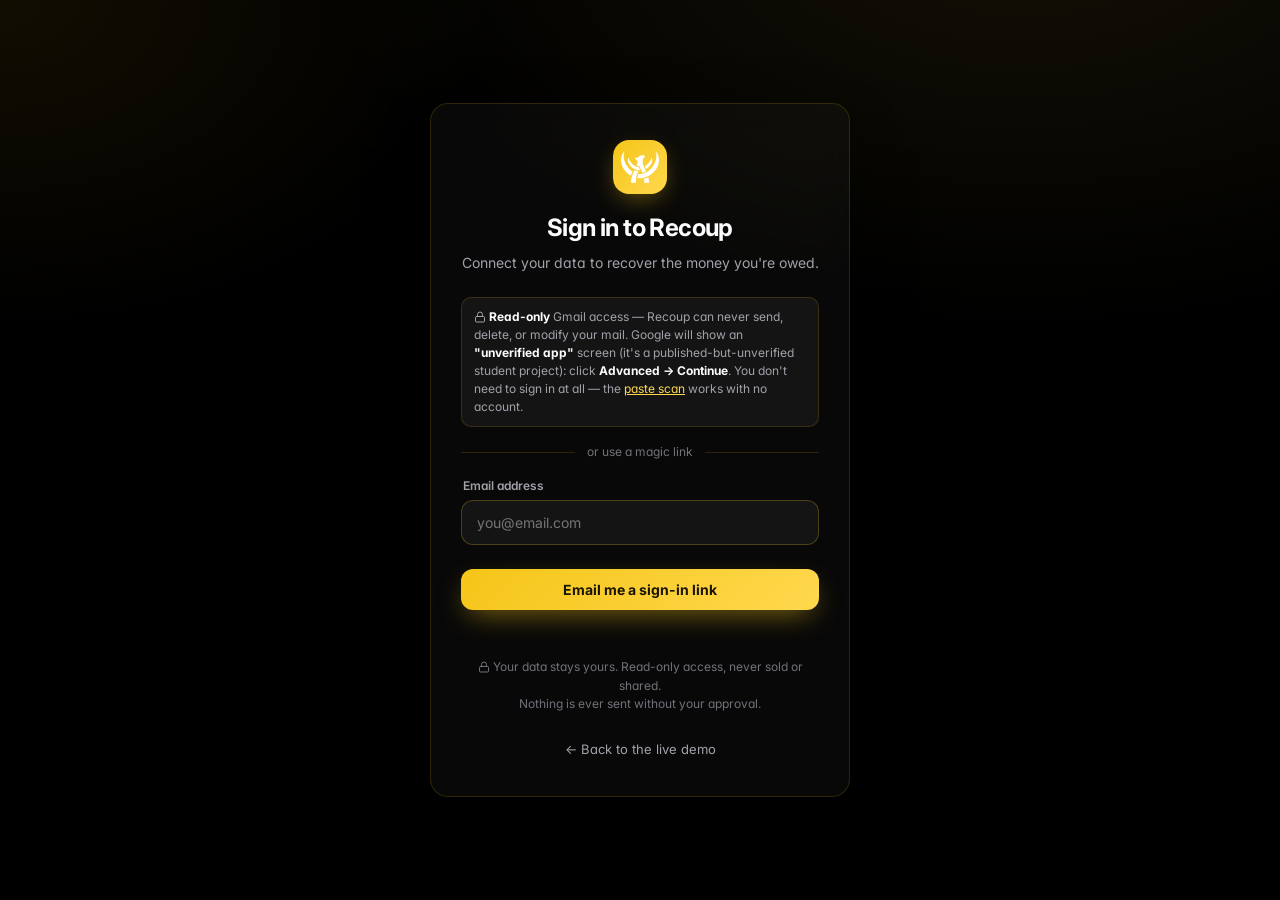
==== commit b3bb256b: "Black-gold everywhere: convert all remaining green/cyan accents to the gold palette (46 hardcoded co" ====
--- a/login.html
+++ b/login.html
@@ -12,7 +12,7 @@
 <style>
 .auth-wrap{min-height:100vh;display:grid;place-items:center;padding:24px;position:relative;z-index:1}
 .auth-card{width:min(420px,94vw);padding:36px 30px;text-align:center}
-.auth-logo{width:54px;height:54px;border-radius:16px;background:var(--grad);display:grid;place-items:center;font-weight:900;color:#04231d;font-size:28px;margin:0 auto 16px;box-shadow:0 8px 24px -6px rgba(245,197,24,.45)}
+.auth-logo{width:54px;height:54px;border-radius:16px;background:var(--grad);display:grid;place-items:center;font-weight:900;color:#1a1402;font-size:28px;margin:0 auto 16px;box-shadow:0 8px 24px -6px rgba(245,197,24,.45)}
 .auth-card h1{font-size:24px;margin:0 0 6px;letter-spacing:-.6px}
 .auth-card p.sub{color:var(--muted);margin:0 0 24px;font-size:14px}
 .gbtn{width:100%;justify-content:center;gap:10px;background:#fff;color:#1f2733;border:none;font-weight:700;margin-bottom:6px}
@@ -28,7 +28,7 @@
 .auth-back:hover{color:var(--text)}
 .msg{font-size:13px;margin-top:12px;min-height:18px}
 .msg.ok{color:var(--emerald)}.msg.err{color:var(--rose)}
-.devlink{word-break:break-all;color:#8fe3f5}
+.devlink{word-break:break-all;color:#ffd84d}
 .field-label{display:block;text-align:left;font-size:12px;color:var(--muted);margin:0 0 5px 2px;font-weight:600}
 .oauth-note{font-size:12px;color:var(--muted);line-height:1.5;text-align:left;background:var(--panel2);border:1px solid var(--border);border-radius:10px;padding:10px 12px;margin-bottom:14px}
 .oauth-note b{color:var(--text)}.oauth-note a{color:var(--cyan)}
--- a/styles.css
+++ b/styles.css
@@ -43,7 +43,7 @@
 .atl-dot{position:relative;z-index:1;flex:0 0 36px;width:36px;height:36px;border-radius:50%;display:grid;place-items:center;background:radial-gradient(120% 120% at 30% 20%,#1c1605,#0b0b0d);border:1px solid rgba(245,197,24,.5);color:#f5c518}
 .atl-dot svg{width:18px;height:18px}
 .atl-label{font-size:13px;font-weight:800;color:var(--text);display:flex;align-items:center;gap:8px;margin-top:6px}
-.atl-score{font-size:10.5px;font-weight:800;color:#04231d;background:linear-gradient(90deg,#f5c518,#e8b923);border-radius:20px;padding:2px 8px}
+.atl-score{font-size:10.5px;font-weight:800;color:#1a1402;background:linear-gradient(90deg,#f5c518,#e8b923);border-radius:20px;padding:2px 8px}
 .atl-text{font-size:13px;color:var(--muted);margin-top:3px;line-height:1.5}
 .atl-text b{color:#e7c34a;font-weight:700}
 .atl-link{color:#f5c518;font-weight:700;text-decoration:none;border-bottom:1px solid rgba(245,197,24,.4)}
@@ -62,8 +62,8 @@
 @media(prefers-reduced-motion:reduce){*{animation:none!important;transition:none!important}}
 html,body{margin:0;padding:0}
 body{
-  background:radial-gradient(1200px 700px at 80% -10%,rgba(34,211,238,.08),transparent 60%),
-             radial-gradient(900px 600px at 0% 0%,rgba(52,211,153,.07),transparent 55%),var(--bg);
+  background:radial-gradient(1200px 700px at 80% -10%,rgba(255,216,77,.08),transparent 60%),
+             radial-gradient(900px 600px at 0% 0%,rgba(245,197,24,.07),transparent 55%),var(--bg);
   color:var(--text); font-family:'Inter',system-ui,-apple-system,sans-serif;
   font-feature-settings:'cv11','ss01','cv02','cv03','cv04'; font-optical-sizing:auto; letter-spacing:0;
   -webkit-font-smoothing:antialiased; -moz-osx-font-smoothing:grayscale; text-rendering:optimizeLegibility;
@@ -73,7 +73,7 @@
   background:
     linear-gradient(90deg,rgba(255,255,255,.035) 1px,transparent 1px) 50% 0/96px 96px,
     linear-gradient(180deg,rgba(255,255,255,.03) 1px,transparent 1px) 50% 0/96px 96px,
-    linear-gradient(120deg,rgba(52,211,153,.10),transparent 38%,rgba(34,211,238,.07) 70%,transparent),
+    linear-gradient(120deg,rgba(245,197,24,.10),transparent 38%,rgba(255,216,77,.07) 70%,transparent),
     linear-gradient(180deg,transparent 0%,rgba(7,8,12,.78) 72%,var(--bg) 100%)}
 
 .glass{background:var(--panel);backdrop-filter:blur(18px);-webkit-backdrop-filter:blur(18px);
@@ -86,8 +86,8 @@
 .topbar[inert]{visibility:hidden}  /* hide the sticky header while a dialog is open so it can't overlap the modal close button (mobile) */
 .brand{display:flex;align-items:center;gap:12px}
 .logo{width:38px;height:38px;border-radius:12px;background:var(--grad);display:grid;place-items:center;
-  font-weight:900;color:#04231d;font-size:21px;letter-spacing:0;position:relative;transition:transform .35s var(--ease);
-  box-shadow:0 8px 24px -6px rgba(52,211,153,.55),inset 0 1px 0 rgba(255,255,255,.45)}
+  font-weight:900;color:#1a1402;font-size:21px;letter-spacing:0;position:relative;transition:transform .35s var(--ease);
+  box-shadow:0 8px 24px -6px rgba(245,197,24,.55),inset 0 1px 0 rgba(255,255,255,.45)}
 .logo::after{content:"";position:absolute;inset:0;border-radius:12px;border:1px solid rgba(255,255,255,.2)}
 .brand:hover .logo{transform:rotate(-6deg) scale(1.05)}
 .logo img{width:30px;height:30px;object-fit:contain;display:block}
@@ -104,7 +104,7 @@
 .chip{display:flex;align-items:center;gap:6px;font-size:12px;font-weight:600;padding:5px 11px;border-radius:20px;
   border:1px solid var(--border);background:var(--panel);color:var(--muted)}
 .chip .d{width:7px;height:7px;border-radius:50%;background:var(--dim)}
-.chip.live{color:#baf5e0;border-color:rgba(52,211,153,.35);background:rgba(52,211,153,.08)}
+.chip.live{color:#ffe9a3;border-color:rgba(245,197,24,.35);background:rgba(245,197,24,.08)}
 .chip.live .d{background:var(--emerald);box-shadow:0 0 8px var(--emerald);animation:pulse 2s infinite}
 .chip.warn{color:#fde6a8;border-color:rgba(251,191,36,.3);background:rgba(251,191,36,.07)}
 .chip.warn .d{background:var(--amber)}
@@ -121,8 +121,8 @@
 .skip-link:focus{left:8px}
 .demo-flag{margin-top:8px;font-size:11px;color:#f5c87a;font-weight:700;letter-spacing:0}
 .vrec-list{display:flex;flex-direction:column;gap:8px}
-.vrec-item{display:flex;justify-content:space-between;gap:12px;align-items:center;padding:10px 14px;border:1px solid var(--border);border-radius:10px;background:rgba(52,211,153,.08)}
-.vrec-item .amt{font-weight:800;color:#34d399;white-space:nowrap}
+.vrec-item{display:flex;justify-content:space-between;gap:12px;align-items:center;padding:10px 14px;border:1px solid var(--border);border-radius:10px;background:rgba(245,197,24,.08)}
+.vrec-item .amt{font-weight:800;color:#f5c518;white-space:nowrap}
 .vrec-empty{color:var(--muted);font-size:13px;line-height:1.5;padding:6px 0}
 .vrec-form{display:flex;gap:8px;flex-wrap:wrap;margin-top:12px}
 .vrec-form input,.vrec-form select{background:var(--panel2);border:1px solid var(--border);border-radius:8px;padding:9px 11px;color:var(--text);font-size:13px;font-family:inherit}
@@ -164,15 +164,15 @@
 .phone-camera{position:absolute;top:15px;left:50%;transform:translateX(-50%);width:12px;height:12px;background:#09090b;border:1.5px solid #27272a;border-radius:50%;z-index:3}
 .phone-screen{position:relative;width:100%;height:100%;border-radius:32px;overflow:hidden;background:radial-gradient(120% 80% at 50% 0%,rgba(245,197,24,.09),transparent 55%),var(--bg2);display:flex;flex-direction:column;padding:16px 14px 12px}
 .reel-top{display:flex;align-items:center;gap:7px;font-size:12.5px;font-weight:800;color:var(--text);letter-spacing:.2px}
-.reel-logo{width:22px;height:22px;border-radius:7px;background:var(--grad);display:grid;place-items:center;box-shadow:0 4px 12px -3px rgba(52,211,153,.6)}
-.reel-live{margin-left:auto;font-size:9px;font-weight:800;color:#7ef0c9;display:flex;align-items:center;gap:4px;text-transform:uppercase;letter-spacing:.07em}
+.reel-logo{width:22px;height:22px;border-radius:7px;background:var(--grad);display:grid;place-items:center;box-shadow:0 4px 12px -3px rgba(245,197,24,.6)}
+.reel-live{margin-left:auto;font-size:9px;font-weight:800;color:#ffd84d;display:flex;align-items:center;gap:4px;text-transform:uppercase;letter-spacing:.07em}
 .reel-live i{width:6px;height:6px;border-radius:50%;background:var(--emerald);box-shadow:0 0 7px var(--emerald);animation:pulse 2s infinite}
 .reel-stage{position:relative;flex:1;margin-top:15px}
 .reel-scene{position:absolute;inset:0;display:flex;flex-direction:column;opacity:0;transform:translateY(10px) scale(.985);transition:opacity .55s var(--ease),transform .55s var(--ease);pointer-events:none}
 .reel-scene.is-active{opacity:1;transform:none}
 .reel-scan{align-items:center;justify-content:center;text-align:center}
 .reel-radar{position:relative;width:76px;height:76px;margin-bottom:20px}
-.reel-radar span{position:absolute;inset:0;border:2px solid rgba(52,211,153,.55);border-radius:50%;animation:radar 2.1s ease-out infinite}
+.reel-radar span{position:absolute;inset:0;border:2px solid rgba(245,197,24,.55);border-radius:50%;animation:radar 2.1s ease-out infinite}
 .reel-radar span:nth-child(2){animation-delay:.7s}.reel-radar span:nth-child(3){animation-delay:1.4s}
 @keyframes radar{0%{transform:scale(.3);opacity:.9}100%{transform:scale(1);opacity:0}}
 .reel-scan-label{font-size:15px;font-weight:800;color:var(--text)}
@@ -194,25 +194,45 @@
 @keyframes rowin{to{opacity:1;transform:none}}
 .reel-row b{color:var(--emerald);font-weight:800}
 .reel-done{align-items:center;justify-content:center;text-align:center}
-.reel-check{width:70px;height:70px;border-radius:50%;display:grid;place-items:center;color:#04231d;background:var(--grad);box-shadow:0 12px 30px -8px rgba(52,211,153,.7);margin-bottom:16px}
+.reel-check{width:70px;height:70px;border-radius:50%;display:grid;place-items:center;color:#1a1402;background:var(--grad);box-shadow:0 12px 30px -8px rgba(245,197,24,.7);margin-bottom:16px}
 .reel-scene.is-active .reel-check{animation:pop .55s var(--ease)}
 @keyframes pop{0%{transform:scale(.4);opacity:0}60%{transform:scale(1.12)}100%{transform:scale(1);opacity:1}}
 .reel-done-amt{font-size:24px;font-weight:900;color:var(--text)}
 .reel-done-sub{font-size:12px;color:var(--muted);margin-top:4px}
-.reel-done-chip{margin-top:14px;font-size:10px;font-weight:800;color:#7ef0c9;border:1px solid rgba(52,211,153,.3);background:rgba(52,211,153,.08);border-radius:20px;padding:5px 11px}
+.reel-done-chip{margin-top:14px;font-size:10px;font-weight:800;color:#ffd84d;border:1px solid rgba(245,197,24,.3);background:rgba(245,197,24,.08);border-radius:20px;padding:5px 11px}
 .reel-foot{display:flex;justify-content:space-between;font-size:9px;color:var(--dim);font-weight:700;padding-top:10px;border-top:1px solid var(--border);margin-top:10px;text-transform:uppercase;letter-spacing:.04em}
 .phone-cta{font-size:12px;color:var(--muted);font-weight:600}
-@media(prefers-reduced-motion:reduce){.phone{transform:none}.phone-glow,.reel-radar span,.reel-live i{animation:none}.reel-scene{transition:none}.reel-row{opacity:1;transform:none;animation:none}.reel-bar i{width:100%;animation:none}}
+/* reel: vector-search scene */
+.reel-vector-icon{text-align:center;margin:22px 0 14px}
+.reel-vector-title{text-align:center;font-size:15px;font-weight:800;color:var(--text);margin-bottom:10px}
+.reel-vector-match{text-align:center;font-size:12px;color:var(--muted);margin-bottom:4px}
+.reel-vector-match b{color:#f5c518}
+.reel-vector-score{text-align:center;font-size:12px;color:var(--muted)}
+.reel-vector-score b{color:#ffd84d;font-weight:800}
+/* reel: gemini reasoner scene */
+.reel-reason-title{text-align:center;font-size:15px;font-weight:800;color:var(--text);margin:18px 0 12px}
+.reel-reason-box{display:flex;flex-direction:column;gap:8px;font-size:11.5px;color:var(--muted);font-family:'JetBrains Mono',monospace;padding:0 8px}
+.reel-reason-box div{opacity:0;animation:rowin .45s var(--ease) forwards}
+.reel-scene.is-active .reel-reason-box div:nth-child(1){animation-delay:.2s}
+.reel-scene.is-active .reel-reason-box div:nth-child(2){animation-delay:.55s}
+.reel-scene.is-active .reel-reason-box div:nth-child(3){animation-delay:.9s}
+/* reel: voice scene */
+.reel-voice-pulse{display:flex;align-items:center;justify-content:center;gap:14px;margin:30px 0 18px}
+.reel-voice-pulse span{width:10px;height:10px;border-radius:50%;background:#f5c518;animation:voicePulse 1.25s infinite}
+.reel-voice-pulse span:nth-child(2){animation-delay:.3s}
+.reel-voice-title{text-align:center;font-size:15px;font-weight:800;color:var(--text);margin-bottom:8px}
+.reel-voice-text{text-align:center;font-size:13px;color:var(--muted);font-style:italic}
+@media(prefers-reduced-motion:reduce){.phone{transform:none}.phone-glow,.reel-radar span,.reel-live i{animation:none}.reel-scene{transition:none}.reel-row{opacity:1;transform:none;animation:none}.reel-bar i{width:100%;animation:none}.reel-reason-box div{opacity:1;animation:none}}
 @media(max-width:900px){.phone{transform:none}.phone-glow{animation:none;opacity:.6}}
 .product-window{position:relative;border:1px solid rgba(255,255,255,.14);border-radius:24px;overflow:hidden;background:
   linear-gradient(180deg,rgba(255,255,255,.085),rgba(255,255,255,.035)),
-  linear-gradient(135deg,rgba(52,211,153,.12),rgba(34,211,238,.045) 48%,rgba(167,139,250,.07));
+  linear-gradient(135deg,rgba(245,197,24,.12),rgba(255,216,77,.045) 48%,rgba(167,139,250,.07));
   box-shadow:0 42px 90px -42px rgba(0,0,0,.92),inset 0 1px 0 rgba(255,255,255,.16);
   transform:rotateX(2deg) rotateY(-5deg);transform-origin:center left;padding:0}
-.product-window::before{content:"";position:absolute;inset:0;background:linear-gradient(100deg,rgba(255,255,255,.16),transparent 24%,transparent 70%,rgba(34,211,238,.08));pointer-events:none}
+.product-window::before{content:"";position:absolute;inset:0;background:linear-gradient(100deg,rgba(255,255,255,.16),transparent 24%,transparent 70%,rgba(255,216,77,.08));pointer-events:none}
 .window-bar{height:54px;display:flex;align-items:center;justify-content:space-between;gap:12px;padding:0 18px;border-bottom:1px solid rgba(255,255,255,.10);background:rgba(4,6,10,.42)}
 .window-title{font-weight:800;font-size:13px;color:var(--text)}
-.window-status{font-size:12px;color:#baf5e0;border:1px solid rgba(52,211,153,.25);border-radius:999px;padding:5px 9px;background:rgba(52,211,153,.08)}
+.window-status{font-size:12px;color:#ffe9a3;border:1px solid rgba(245,197,24,.25);border-radius:999px;padding:5px 9px;background:rgba(245,197,24,.08)}
 .preview-hero{display:flex;align-items:center;justify-content:space-between;gap:20px;padding:28px 28px 18px}
 .preview-label{font-size:11px;text-transform:uppercase;color:var(--dim);font-weight:800;letter-spacing:0}
 .preview-money{font-size:58px;line-height:1;font-weight:900;color:#5eead4}
@@ -220,16 +240,16 @@
 .preview-scan{white-space:nowrap}
 .preview-grid{display:grid;grid-template-columns:1.1fr .9fr;gap:12px;padding:0 18px 12px}
 .preview-panel,.preview-card{border:1px solid rgba(255,255,255,.10);background:rgba(4,6,10,.42);border-radius:16px;padding:16px;box-shadow:inset 0 1px 0 rgba(255,255,255,.06)}
-.preview-panel.strong{background:linear-gradient(180deg,rgba(52,211,153,.10),rgba(4,6,10,.42))}
+.preview-panel.strong{background:linear-gradient(180deg,rgba(245,197,24,.10),rgba(4,6,10,.42))}
 .preview-panel-top,.claim-top,.preview-audit{display:flex;align-items:center;justify-content:space-between;gap:12px}
 .preview-panel-top span,.claim-top span{font-size:13px;font-weight:750;color:var(--text)}
 .preview-panel-top b,.claim-top b{font-size:12px;color:#fde6a8;background:rgba(251,191,36,.15);border-radius:7px;padding:3px 8px}
 .preview-bars{display:flex;flex-direction:column;gap:7px;margin-top:18px}
 .preview-bars span{height:8px;border-radius:999px;background:linear-gradient(90deg,#fbbf24,#fb7185)}
 .mini-claim{display:flex;flex-direction:column;gap:8px;margin-top:18px;font-size:13px;color:#d9deea}
-.mini-claim em{font-style:normal;color:#baf5e0}
-.preview-card{margin:0 18px 14px;background:linear-gradient(180deg,rgba(8,12,18,.88),rgba(8,12,18,.66));border-color:rgba(52,211,153,.26)}
-.claim-amount{margin-top:12px;font-size:34px;font-weight:900;color:#34d399}
+.mini-claim em{font-style:normal;color:#ffe9a3}
+.preview-card{margin:0 18px 14px;background:linear-gradient(180deg,rgba(8,12,18,.88),rgba(8,12,18,.66));border-color:rgba(245,197,24,.26)}
+.claim-amount{margin-top:12px;font-size:34px;font-weight:900;color:#f5c518}
 .claim-amount span{font-size:13px;color:var(--muted);font-weight:650}
 .claim-copy{font-size:13px;color:#aeb6c8;margin:8px 0 14px}
 .claim-actions{display:flex;gap:10px}
@@ -249,23 +269,23 @@
 .fig-label{font-size:12.5px;color:var(--muted)}
 .fig-label b{color:var(--text);font-weight:700}
 .fig-div{width:1px;align-self:stretch;background:var(--border2);min-height:56px}
-.fcard.claim-ready{border-color:rgba(52,211,153,.42);background:linear-gradient(180deg,rgba(52,211,153,.1),var(--panel))}
-.fcard.claim-ready .ribbon{display:block;background:var(--emerald);color:#04231d}
+.fcard.claim-ready{border-color:rgba(245,197,24,.42);background:linear-gradient(180deg,rgba(245,197,24,.1),var(--panel))}
+.fcard.claim-ready .ribbon{display:block;background:var(--emerald);color:#1a1402}
 .fc-send{display:flex;gap:8px;margin-top:2px}
 .fc-send .btn{flex:1;justify-content:center;padding:9px 10px;font-size:12.5px}
-.btn-copy{background:rgba(34,211,238,.13);color:#a5ecf7;border-color:rgba(34,211,238,.32)}
-.btn-mail{background:rgba(52,211,153,.14);color:#baf5e0;border-color:rgba(52,211,153,.32)}
+.btn-copy{background:rgba(255,216,77,.13);color:#ffe9a3;border-color:rgba(255,216,77,.32)}
+.btn-mail{background:rgba(245,197,24,.14);color:#ffe9a3;border-color:rgba(245,197,24,.32)}
 .fc-onetime .fc-amount{color:#5eead4}
 .hero-actions{display:flex;gap:12px;flex-wrap:wrap}
 .btn{cursor:pointer;font-family:inherit;font-weight:700;font-size:14px;padding:12px 20px;border-radius:12px;border:1px solid var(--border2);
   background:var(--panel2);color:var(--text);transition:transform .28s var(--ease),box-shadow .28s var(--ease),background .2s,border-color .2s;display:inline-flex;align-items:center;gap:9px;letter-spacing:0}
 .btn:hover{transform:translateY(-2px);border-color:var(--border2);background:var(--panel);box-shadow:var(--shadow-sm)}
 .btn:active{transform:translateY(0) scale(.98)}
-.btn-primary{background:var(--grad);color:#04231d;border:none;box-shadow:0 10px 28px -8px rgba(52,211,153,.55);position:relative;overflow:hidden}
-.btn-primary:hover{transform:translateY(-2px);box-shadow:0 18px 40px -10px rgba(52,211,153,.7)}
+.btn-primary{background:var(--grad);color:#1a1402;border:none;box-shadow:0 10px 28px -8px rgba(245,197,24,.55);position:relative;overflow:hidden}
+.btn-primary:hover{transform:translateY(-2px);box-shadow:0 18px 40px -10px rgba(245,197,24,.7)}
 .btn-primary::before{content:"";position:absolute;inset:0;background:linear-gradient(120deg,transparent 35%,rgba(255,255,255,.4) 50%,transparent 65%);transform:translateX(-130%);transition:transform .75s var(--ease);pointer-events:none}
 .btn-primary:hover::before{transform:translateX(130%)}
-.btn-primary .dot{width:8px;height:8px;border-radius:50%;background:#04231d;animation:pulse 1.6s infinite}
+.btn-primary .dot{width:8px;height:8px;border-radius:50%;background:#1a1402;animation:pulse 1.6s infinite}
 .btn-ghost{background:transparent}
 .btn[disabled]{opacity:.5;cursor:not-allowed;transform:none}
 
@@ -275,7 +295,7 @@
 .demo-note a:hover{text-decoration:underline}
 .hero-right{display:flex}
 .recovered-card{flex:1;display:flex;flex-direction:column;align-items:center;justify-content:center;gap:6px;
-  padding:18px;border-radius:14px;border:1px solid var(--border);background:linear-gradient(180deg,rgba(52,211,153,.06),transparent)}
+  padding:18px;border-radius:14px;border:1px solid var(--border);background:linear-gradient(180deg,rgba(245,197,24,.06),transparent)}
 .recovered-label{font-size:11px;font-weight:700;letter-spacing:0;color:var(--muted)}
 .recovered-amount{font-size:34px;font-weight:900;letter-spacing:0;color:var(--emerald)}
 .ring{position:relative;width:120px;height:120px;margin:6px 0}
@@ -294,17 +314,17 @@
 .panel-head{display:flex;align-items:center;justify-content:space-between;margin-bottom:14px;gap:10px}
 .panel-head h3{margin:0;font-size:15px;font-weight:700;letter-spacing:0;display:flex;align-items:center;gap:9px}
 .muted{color:var(--muted);font-size:12px}
-.count-pill{font-size:12px;font-weight:700;color:var(--emerald);background:rgba(52,211,153,.12);padding:2px 9px;border-radius:20px}
+.count-pill{font-size:12px;font-weight:700;color:var(--emerald);background:rgba(245,197,24,.12);padding:2px 9px;border-radius:20px}
 .legend{display:flex;gap:8px}
 .lg{font-size:11px;font-weight:600;padding:3px 9px;border-radius:20px}
 .lg.leak{color:#fde6a8;background:rgba(251,191,36,.12)}
-.lg.owed{color:#baf5e0;background:rgba(52,211,153,.12)}
+.lg.owed{color:#ffe9a3;background:rgba(245,197,24,.12)}
 
 /* reasoning trace */
 .trace{display:flex;flex-direction:column;gap:9px;font-family:'JetBrains Mono',monospace;font-size:13px}
 .trace .line{display:flex;gap:10px;align-items:flex-start;opacity:0;transform:translateY(6px);animation:in .4s forwards}
 .trace .line .mk{color:var(--dim);user-select:none}
-.trace .line.cyan .t{color:#8fe3f5}.trace .line.ok .t{color:var(--emerald)}
+.trace .line.cyan .t{color:#ffd84d}.trace .line.ok .t{color:var(--emerald)}
 .trace .line.warn .t{color:var(--amber)}.trace .line.dim .t{color:var(--muted)}
 @keyframes in{to{opacity:1;transform:none}}
 
@@ -330,27 +350,27 @@
 .ag-stat{font-size:13px;font-weight:700;color:var(--emerald);margin-top:8px}
 .fc-agent{font-size:11px;color:#c5b6fb;font-weight:600;opacity:.9}
 .fc-expect{font-size:11.5px;color:var(--muted)}
-.fc-expect b{color:#8fe3f5}
-body.light .fc-expect b{color:#0e7490}
+.fc-expect b{color:#ffd84d}
+
 
 /* confidence + lifecycle + provenance */
 .fc-tags{display:flex;gap:6px;align-items:center;flex-shrink:0}
 .fc-conf{font-size:10.5px;font-weight:800;padding:2px 7px;border-radius:6px;white-space:nowrap}
-.fc-conf.high{color:#baf5e0;background:rgba(52,211,153,.16)}
+.fc-conf.high{color:#ffe9a3;background:rgba(245,197,24,.16)}
 .fc-conf.medium{color:#fde6a8;background:rgba(251,191,36,.16)}
 .fc-conf.review{color:#fecdd3;background:rgba(251,113,133,.16)}
 .linklike{background:none;border:none;color:#c5b6fb;font:inherit;font-size:11px;font-weight:600;cursor:pointer;display:inline-block;padding:9px 6px;vertical-align:middle;text-decoration:underline;text-underline-offset:2px}
 .full{width:100%;justify-content:center}
 .btn-life{background:rgba(255,255,255,.04);border-color:var(--border2);color:var(--text);margin-top:2px}
-.btn-life.paid{background:rgba(52,211,153,.16);color:#baf5e0;border-color:rgba(52,211,153,.34);font-weight:700}
-.fc-paid{display:flex;align-items:center;justify-content:center;padding:11px;border-radius:11px;background:rgba(52,211,153,.16);color:#baf5e0;font-weight:800;font-size:13.5px}
-.fcard.paid{border-color:rgba(52,211,153,.5)}
+.btn-life.paid{background:rgba(245,197,24,.16);color:#ffe9a3;border-color:rgba(245,197,24,.34);font-weight:700}
+.fc-paid{display:flex;align-items:center;justify-content:center;padding:11px;border-radius:11px;background:rgba(245,197,24,.16);color:#ffe9a3;font-weight:800;font-size:13.5px}
+.fcard.paid{border-color:rgba(245,197,24,.5)}
 .drawer-prov{padding:4px 20px 6px;display:flex;flex-direction:column;gap:11px;max-height:46vh;overflow:auto}
-.drawer-prov,.drawer-body,.scan-input{scrollbar-width:thin;scrollbar-color:rgba(52,211,153,.45) rgba(255,255,255,.06)}
+.drawer-prov,.drawer-body,.scan-input{scrollbar-width:thin;scrollbar-color:rgba(245,197,24,.45) rgba(255,255,255,.06)}
 .drawer-prov::-webkit-scrollbar,.drawer-body::-webkit-scrollbar,.scan-input::-webkit-scrollbar{width:10px;height:10px}
 .drawer-prov::-webkit-scrollbar-track,.drawer-body::-webkit-scrollbar-track,.scan-input::-webkit-scrollbar-track{background:rgba(255,255,255,.05);border-radius:999px}
-.drawer-prov::-webkit-scrollbar-thumb,.drawer-body::-webkit-scrollbar-thumb,.scan-input::-webkit-scrollbar-thumb{background:linear-gradient(180deg,rgba(52,211,153,.75),rgba(34,211,238,.65));border:2px solid rgba(7,8,12,.85);border-radius:999px}
-.drawer-prov::-webkit-scrollbar-thumb:hover,.drawer-body::-webkit-scrollbar-thumb:hover,.scan-input::-webkit-scrollbar-thumb:hover{background:linear-gradient(180deg,rgba(52,211,153,.9),rgba(34,211,238,.8))}
+.drawer-prov::-webkit-scrollbar-thumb,.drawer-body::-webkit-scrollbar-thumb,.scan-input::-webkit-scrollbar-thumb{background:linear-gradient(180deg,rgba(245,197,24,.75),rgba(255,216,77,.65));border:2px solid rgba(7,8,12,.85);border-radius:999px}
+.drawer-prov::-webkit-scrollbar-thumb:hover,.drawer-body::-webkit-scrollbar-thumb:hover,.scan-input::-webkit-scrollbar-thumb:hover{background:linear-gradient(180deg,rgba(245,197,24,.9),rgba(255,216,77,.8))}
 .prov-sec{border:1px solid var(--border);border-radius:11px;padding:12px 13px;background:var(--panel)}
 .prov-h{font-size:11px;font-weight:800;letter-spacing:0;text-transform:uppercase;color:var(--muted);margin-bottom:7px}
 .prov-by{font-weight:600;text-transform:none;letter-spacing:0;color:var(--dim)}
@@ -366,16 +386,16 @@
 .findings{display:grid;grid-template-columns:repeat(auto-fill,minmax(min(100%,330px),1fr));gap:14px}
 .fcard{border:1px solid var(--border);border-radius:14px;padding:16px;background:var(--panel);display:flex;flex-direction:column;gap:11px;transition:transform .3s var(--ease),border-color .25s,box-shadow .3s var(--ease);position:relative;overflow:hidden;animation:cardIn .5s var(--ease) both}
 .fcard:hover{border-color:var(--border2);transform:translateY(-3px);box-shadow:var(--shadow-sm)}
-.fcard.paid{border-color:rgba(52,211,153,.4);background:linear-gradient(180deg,rgba(52,211,153,.09),var(--panel))}
+.fcard.paid{border-color:rgba(245,197,24,.4);background:linear-gradient(180deg,rgba(245,197,24,.09),var(--panel))}
 .fcard.skipped{opacity:.5}
-.fcard .ribbon{position:absolute;top:12px;right:-30px;transform:rotate(45deg);background:var(--emerald);color:#04231d;font-size:10px;font-weight:800;padding:3px 36px;display:none}
+.fcard .ribbon{position:absolute;top:12px;right:-30px;transform:rotate(45deg);background:var(--emerald);color:#1a1402;font-size:10px;font-weight:800;padding:3px 36px;display:none}
 .fcard.paid .ribbon{display:block}
 .fc-top{display:flex;justify-content:space-between;align-items:flex-start;gap:10px}
 .fc-title{font-weight:700;font-size:14.5px;letter-spacing:0}
 .fc-kind{font-size:10.5px;font-weight:700;letter-spacing:0;padding:3px 8px;border-radius:6px;text-transform:uppercase;white-space:nowrap}
 .fc-kind.leak{color:#fde6a8;background:rgba(251,191,36,.13)}
-.fc-kind.owed{color:#baf5e0;background:rgba(52,211,153,.13)}
-.fc-kind.ready{color:#04231d;background:var(--emerald)}
+.fc-kind.owed{color:#ffe9a3;background:rgba(245,197,24,.13)}
+.fc-kind.ready{color:#1a1402;background:var(--emerald)}
 .rc-of{font-size:.5em;color:var(--muted);font-weight:700;letter-spacing:0}
 .recovered-foot b{color:var(--emerald);font-weight:800}
 .fc-amount{font-size:26px;font-weight:900;letter-spacing:0;color:var(--emerald)}
@@ -385,8 +405,8 @@
 .fc-actions{display:flex;gap:8px;margin-top:2px}
 .fc-actions .btn{flex:1;justify-content:center;padding:9px 12px;font-size:13px;white-space:nowrap;min-width:0}
 @media(max-width:400px){.fc-actions{gap:6px}.fc-actions .btn{padding-left:8px;padding-right:8px;font-size:12.5px}}
-.btn-approve{background:rgba(52,211,153,.14);color:#baf5e0;border-color:rgba(52,211,153,.3)}
-.btn-approve:hover{background:rgba(52,211,153,.22)}
+.btn-approve{background:rgba(245,197,24,.14);color:#ffe9a3;border-color:rgba(245,197,24,.3)}
+.btn-approve:hover{background:rgba(245,197,24,.22)}
 .btn-view{background:transparent;border-color:var(--border)}
 .btn-skip{background:transparent;border-color:var(--border);color:var(--muted);flex:0 0 auto;padding:9px 14px}
 
@@ -397,7 +417,7 @@
 .au-row{display:grid;grid-template-columns:auto 1fr auto;gap:12px;align-items:center;padding:10px 0;border-bottom:1px solid var(--border)}
 .au-row:last-child{border-bottom:none}
 .au-actor{font-weight:700;padding:2px 8px;border-radius:6px;font-size:10.5px;white-space:nowrap}
-.au-actor.human{color:#baf5e0;background:rgba(52,211,153,.13)}
+.au-actor.human{color:#ffe9a3;background:rgba(245,197,24,.13)}
 .au-actor.agent{color:#c5b6fb;background:rgba(167,139,250,.13)}
 .au-actor.system{color:var(--muted);background:rgba(255,255,255,.05)}
 .au-label{color:var(--text)}
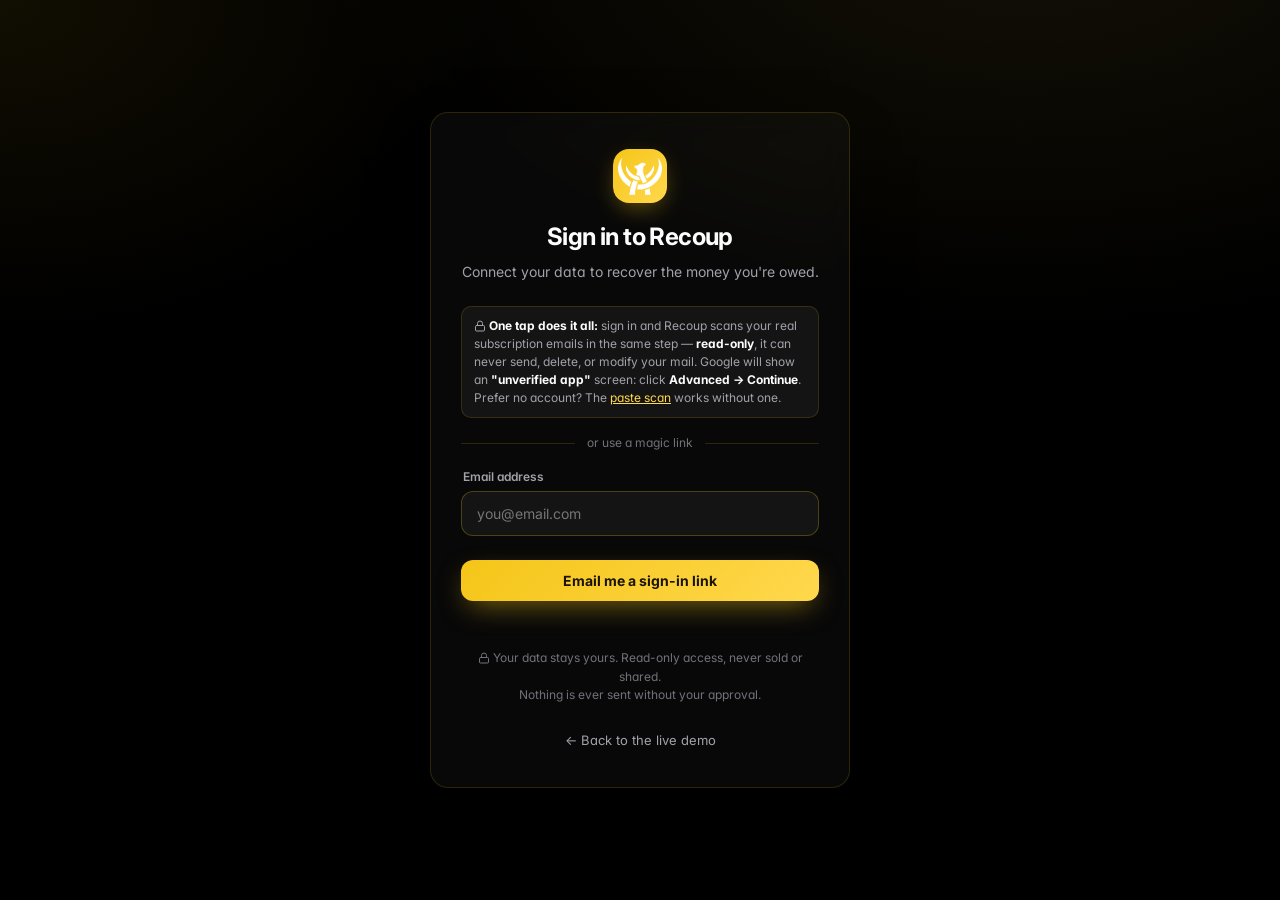
==== commit 17481975: "One-tap onboarding: Google sign-in now requests read-only Gmail in the SAME consent and scans the in" ====
--- a/login.html
+++ b/login.html
@@ -43,7 +43,7 @@
     <h1>Sign in to Recoup</h1>
     <p class="sub">Connect your data to recover the money you're owed.</p>
 
-    <div class="oauth-note" id="oauth-note"><svg class="ico" viewBox="0 0 24 24" fill="none" stroke="currentColor" stroke-width="2" stroke-linecap="round" stroke-linejoin="round" aria-hidden="true"><rect x="3" y="11" width="18" height="11" rx="2"/><path d="M7 11V7a5 5 0 0 1 10 0v4"/></svg> <b>Read-only</b> Gmail access — Recoup can never send, delete, or modify your mail. Google will show an <b>"unverified app"</b> screen (it's a published-but-unverified student project): click <b>Advanced → Continue</b>. You don't need to sign in at all — the <a href="/">paste scan</a> works with no account.</div>
+    <div class="oauth-note" id="oauth-note"><svg class="ico" viewBox="0 0 24 24" fill="none" stroke="currentColor" stroke-width="2" stroke-linecap="round" stroke-linejoin="round" aria-hidden="true"><rect x="3" y="11" width="18" height="11" rx="2"/><path d="M7 11V7a5 5 0 0 1 10 0v4"/></svg> <b>One tap does it all:</b> sign in and Recoup scans your real subscription emails in the same step — <b>read-only</b>, it can never send, delete, or modify your mail. Google will show an <b>"unverified app"</b> screen: click <b>Advanced → Continue</b>. Prefer no account? The <a href="/">paste scan</a> works without one.</div>
     <button class="btn gbtn" id="google" type="button">
       <svg width="18" height="18" viewBox="0 0 48 48" aria-hidden="true"><path fill="#EA4335" d="M24 9.5c3.5 0 6.6 1.2 9.1 3.6l6.8-6.8C35.9 2.4 30.3 0 24 0 14.6 0 6.5 5.4 2.6 13.2l7.9 6.2C12.4 13.5 17.7 9.5 24 9.5z"/><path fill="#4285F4" d="M46.5 24.5c0-1.6-.1-3.1-.4-4.5H24v9h12.7c-.5 3-2.2 5.5-4.7 7.2l7.3 5.7C43.8 37.9 46.5 31.8 46.5 24.5z"/><path fill="#FBBC05" d="M10.5 28.4c-.5-1.5-.8-3.1-.8-4.9s.3-3.4.8-4.9l-7.9-6.2C1 15.6 0 19.7 0 24s1 8.4 2.6 11.6l7.9-6.2z"/><path fill="#34A853" d="M24 48c6.3 0 11.6-2.1 15.5-5.6l-7.3-5.7c-2 1.4-4.7 2.3-8.2 2.3-6.3 0-11.6-4-13.5-9.6l-7.9 6.2C6.5 42.6 14.6 48 24 48z"/></svg>
       Continue with Google
--- a/styles.css
+++ b/styles.css
@@ -50,7 +50,7 @@
 .atl-summary{align-self:start;background:linear-gradient(180deg,#0d0d10,#08080a);border:1px solid rgba(245,197,24,.22);border-radius:16px;padding:20px;text-align:center}
 .atl-charge{font-size:12.5px;font-weight:700;color:var(--muted);padding-bottom:14px;border-bottom:1px solid var(--border);margin-bottom:14px}
 .atl-metric{margin:12px 0}
-.atl-num{display:block;font-size:34px;font-weight:900;letter-spacing:-1px;color:var(--text)}
+.atl-num{display:block;font-size:34px;font-weight:900;letter-spacing:-1px;background:linear-gradient(110deg,#fff,#ffd84d 55%,#ff8a3d);-webkit-background-clip:text;background-clip:text;-webkit-text-fill-color:transparent}
 .atl-metric.gold .atl-num{background:linear-gradient(90deg,#f5c518,#ffd84d);-webkit-background-clip:text;background-clip:text;-webkit-text-fill-color:transparent}
 .atl-cap{font-size:10.5px;font-weight:700;text-transform:uppercase;letter-spacing:.06em;color:var(--dim)}
 .atl-foot{margin-top:16px;padding-top:14px;border-top:1px solid var(--border);font-size:10px;font-weight:700;color:#d4af37;letter-spacing:.03em}
@@ -75,6 +75,16 @@
     linear-gradient(180deg,rgba(255,255,255,.03) 1px,transparent 1px) 50% 0/96px 96px,
     linear-gradient(120deg,rgba(245,197,24,.10),transparent 38%,rgba(255,216,77,.07) 70%,transparent),
     linear-gradient(180deg,transparent 0%,rgba(7,8,12,.78) 72%,var(--bg) 100%)}
+/* ambient color field — vivid analytics-dashboard glows drifting behind the black canvas */
+#bg-field::before{content:"";position:absolute;inset:-12%;pointer-events:none;
+  background:
+    radial-gradient(34% 26% at 82% 12%,rgba(192,132,252,.16),transparent 70%),
+    radial-gradient(30% 24% at 10% 18%,rgba(255,106,61,.13),transparent 70%),
+    radial-gradient(26% 22% at 70% 86%,rgba(255,94,138,.10),transparent 70%),
+    radial-gradient(24% 20% at 22% 78%,rgba(20,184,255,.08),transparent 70%);
+  filter:blur(28px);animation:fieldDrift 26s ease-in-out infinite alternate}
+@keyframes fieldDrift{from{transform:translate3d(-2.5%,-2%,0) scale(1)}to{transform:translate3d(2.5%,2.5%,0) scale(1.07)}}
+@media(prefers-reduced-motion:reduce){#bg-field::before{animation:none}}
 
 .glass{background:var(--panel);backdrop-filter:blur(18px);-webkit-backdrop-filter:blur(18px);
   border:1px solid var(--border);border-radius:var(--radius);box-shadow:var(--shadow)}
@@ -85,13 +95,12 @@
   border-bottom:1px solid var(--border)}
 .topbar[inert]{visibility:hidden}  /* hide the sticky header while a dialog is open so it can't overlap the modal close button (mobile) */
 .brand{display:flex;align-items:center;gap:12px}
-.logo{width:38px;height:38px;border-radius:12px;background:var(--grad);display:grid;place-items:center;
-  font-weight:900;color:#1a1402;font-size:21px;letter-spacing:0;position:relative;transition:transform .35s var(--ease);
-  box-shadow:0 8px 24px -6px rgba(245,197,24,.55),inset 0 1px 0 rgba(255,255,255,.45)}
-.logo::after{content:"";position:absolute;inset:0;border-radius:12px;border:1px solid rgba(255,255,255,.2)}
-.brand:hover .logo{transform:rotate(-6deg) scale(1.05)}
-.logo img{width:30px;height:30px;object-fit:contain;display:block}
-.auth-logo img{width:38px;height:38px;object-fit:contain;display:block}
+.logo{width:40px;height:40px;display:grid;place-items:center;background:none;border:none;box-shadow:none;
+  position:relative;transition:transform .35s var(--ease)}
+.brand:hover .logo{transform:rotate(-6deg) scale(1.06)}
+.logo img{width:36px;height:36px;object-fit:contain;display:block;filter:drop-shadow(0 2px 8px rgba(0,0,0,.5))}
+.auth-logo{background:none;box-shadow:none}
+.auth-logo img{width:44px;height:44px;object-fit:contain;display:block}
 .brand-name{font-weight:800;font-size:20px;letter-spacing:0}
 .brand-dot{color:var(--emerald)}
 .brand-tag{font-size:12px;color:var(--muted);padding:3px 9px;border:1px solid var(--border);border-radius:20px;margin-left:4px}
@@ -101,10 +110,11 @@
 .theme-toggle:hover{background:var(--panel);transform:translateY(-1px)}
 .signin-link{font-size:13px;font-weight:600;color:var(--text);text-decoration:none;padding:7px 15px;border:1px solid var(--border2);border-radius:10px;background:var(--panel2);transition:.2s;white-space:nowrap}
 .signin-link:hover{background:var(--panel);transform:translateY(-1px)}
-.chip{display:flex;align-items:center;gap:6px;font-size:12px;font-weight:600;padding:5px 11px;border-radius:20px;
-  border:1px solid var(--border);background:var(--panel);color:var(--muted)}
-.chip .d{width:7px;height:7px;border-radius:50%;background:var(--dim)}
-.chip.live{color:#ffe9a3;border-color:rgba(245,197,24,.35);background:rgba(245,197,24,.08)}
+.chip{display:flex;align-items:center;gap:6px;font-size:11.5px;font-weight:600;letter-spacing:.01em;padding:4px 10px;border-radius:20px;
+  border:1px solid rgba(255,255,255,.09);background:rgba(255,255,255,.03);color:var(--muted);transition:border-color .2s,background .2s}
+.chip:hover{border-color:rgba(255,255,255,.18);background:rgba(255,255,255,.05)}
+.chip .d{width:6px;height:6px;border-radius:50%;background:var(--dim)}
+.chip.live{color:#e8e8ec;border-color:rgba(255,255,255,.09);background:rgba(255,255,255,.03)}
 .chip.live .d{background:var(--emerald);box-shadow:0 0 8px var(--emerald);animation:pulse 2s infinite}
 .chip.warn{color:#fde6a8;border-color:rgba(251,191,36,.3);background:rgba(251,191,36,.07)}
 .chip.warn .d{background:var(--amber)}
@@ -116,6 +126,10 @@
 .reveal{opacity:0;transform:translateY(22px);transition:opacity .7s var(--ease),transform .7s var(--ease)}
 .reveal.in{opacity:1;transform:none}
 @media(prefers-reduced-motion:reduce){.reveal{opacity:1!important;transform:none!important}}
+/* premium micro-interactions: quiet lift + gold edge on hover (GPU-only props, 60fps) */
+.landing-sec{transition:transform .45s var(--ease),box-shadow .45s var(--ease),border-color .3s}
+.landing-sec:hover{transform:translateY(-4px);border-color:rgba(245,197,24,.35);box-shadow:0 30px 70px -28px rgba(0,0,0,.9),0 0 0 1px rgba(245,197,24,.12),0 18px 50px -30px rgba(245,197,24,.25)}
+@media(prefers-reduced-motion:reduce){.landing-sec,.landing-sec:hover{transform:none}}
 .sr-only{position:absolute;width:1px;height:1px;padding:0;margin:-1px;overflow:hidden;clip:rect(0 0 0 0);white-space:nowrap;border:0}
 .skip-link{position:absolute;left:-999px;top:8px;z-index:120;background:var(--cyan);color:#04121a;padding:8px 14px;border-radius:8px;font-weight:800;text-decoration:none}
 .skip-link:focus{left:8px}
@@ -131,6 +145,10 @@
 .btn-sm{padding:7px 12px;font-size:12.5px}
 .gmail-testnote{font-size:11.5px;color:var(--dim);margin:9px 2px 0;line-height:1.45}
 .gmail-testnote b{color:var(--muted)}
+.modal .gbtn{margin-top:6px}
+.ga-desc{font-size:12.5px;color:var(--muted);margin:10px 2px 4px;line-height:1.55}
+.modal-divider{display:flex;align-items:center;gap:12px;color:var(--dim);font-size:12px;font-weight:600;margin:16px 0 12px}
+.modal-divider::before,.modal-divider::after{content:"";height:1px;flex:1;background:var(--border)}
 .gmail-advanced{margin-top:18px;border-top:1px solid var(--border);padding-top:6px}
 .gmail-advanced summary{cursor:pointer;color:var(--muted);font-size:13px;font-weight:650;padding:8px 2px;list-style:none;display:flex;align-items:center;gap:8px}
 .gmail-advanced summary::-webkit-details-marker{display:none}
@@ -142,7 +160,12 @@
 .landing{min-height:calc(88vh - 76px);padding:92px 0 18px}
 .landing-hero{display:grid;grid-template-columns:minmax(0,0.95fr) minmax(440px,1.05fr);align-items:start;gap:34px;margin-bottom:60px}
 .landing-copy{max-width:570px;padding:10px 0 16px;animation:heroIn .75s var(--ease) both}
-.landing-h1{font-size:var(--font-hero);font-weight:850;letter-spacing:0;line-height:.98;margin:16px 0 18px;text-wrap:balance;background:var(--grad-money);-webkit-background-clip:text;background-clip:text;-webkit-text-fill-color:transparent}
+.landing-h1{font-size:var(--font-hero);font-weight:850;letter-spacing:0;line-height:.98;margin:16px 0 18px;text-wrap:balance;
+  background:linear-gradient(110deg,#f5c518,#ffd84d 28%,#ff8a3d 52%,#ff5e8a 72%,#f5c518 96%);
+  background-size:220% 100%;-webkit-background-clip:text;background-clip:text;-webkit-text-fill-color:transparent;
+  animation:gradPan 9s ease-in-out infinite}
+@keyframes gradPan{0%,100%{background-position:0% 50%}50%{background-position:100% 50%}}
+@media(prefers-reduced-motion:reduce){.landing-h1{animation:none}}
 .landing-sub{color:#a7afc1;font-size:18px;max-width:58ch;margin:0 0 28px;line-height:1.55}
 .landing-sub b{color:var(--text)}
 .landing-cta{display:flex;gap:12px;justify-content:flex-start;flex-wrap:wrap}
@@ -177,7 +200,7 @@
 @keyframes radar{0%{transform:scale(.3);opacity:.9}100%{transform:scale(1);opacity:0}}
 .reel-scan-label{font-size:15px;font-weight:800;color:var(--text)}
 .reel-bar{width:78%;height:6px;border-radius:6px;background:rgba(255,255,255,.08);margin:14px 0 9px;overflow:hidden}
-.reel-bar i{display:block;height:100%;width:0;background:var(--grad);border-radius:6px}
+.reel-bar i{display:block;height:100%;width:0;background:linear-gradient(90deg,#f5c518,#ff8a3d 55%,#ff5e8a);border-radius:6px}
 .reel-scene.is-active .reel-bar i{animation:fillbar 2.4s var(--ease) forwards}
 @keyframes fillbar{from{width:0}to{width:100%}}
 .reel-scan-sub{font-size:11px;color:var(--muted)}
@@ -264,7 +287,7 @@
 .figure{display:flex;flex-direction:column;gap:5px}
 .fig-amount{font-size:var(--font-display);font-weight:900;letter-spacing:0;line-height:1}
 .fig-amount.owed{background:var(--grad-money);-webkit-background-clip:text;background-clip:text;-webkit-text-fill-color:transparent}
-.fig-amount.leak{color:#fde6a8}
+.fig-amount.leak{background:linear-gradient(110deg,#ff8a3d,#ff5e8a 60%,#c084fc);-webkit-background-clip:text;background-clip:text;-webkit-text-fill-color:transparent}
 .fig-amount .per{font-size:.34em;color:var(--muted);-webkit-text-fill-color:var(--muted);letter-spacing:0;margin-left:4px;font-weight:700}
 .fig-label{font-size:12.5px;color:var(--muted)}
 .fig-label b{color:var(--text);font-weight:700}
@@ -302,7 +325,7 @@
 .ring svg{transform:rotate(-90deg)}
 .ring circle{fill:none;stroke-width:9}
 .ring-bg{stroke:rgba(255,255,255,.07)}
-.ring-fg{stroke:url(#g);stroke:var(--emerald);stroke-linecap:round;stroke-dasharray:326.7;stroke-dashoffset:326.7;transition:stroke-dashoffset .9s cubic-bezier(.2,.8,.2,1)}
+.ring-fg{stroke:url(#g);stroke-linecap:round;stroke-dasharray:326.7;stroke-dashoffset:326.7;transition:stroke-dashoffset .9s cubic-bezier(.2,.8,.2,1);filter:drop-shadow(0 0 6px rgba(255,138,61,.45))}
 .ring-pct{position:absolute;inset:0;display:grid;place-items:center;font-weight:800;font-size:20px}
 .recovered-foot{font-size:12px;color:var(--muted)}
 .rc-mini{font-size:.85em;color:var(--dim);font-weight:600}
@@ -861,10 +884,11 @@
 /* Brutal QA & User Persona Audit */
 .qa-grid {
   display: grid;
-  grid-template-columns: repeat(auto-fit, minmax(230px, 1fr));
+  grid-template-columns: repeat(2, 1fr); /* 2x2 — roomy cards, no orphan row */
   gap: 20px;
   margin-bottom: 30px;
 }
+@media(max-width:760px){.qa-grid{grid-template-columns:1fr}}
 .persona-card {
   background: var(--panel);
   border: 1px solid var(--border);
@@ -908,11 +932,12 @@
   color: var(--dim);
 }
 .p-rating {
-  font-size: 11px;
+  font-size: 9.5px;
   font-weight: 900;
+  letter-spacing: .04em;
   color: #000;
   background: var(--amber);
-  padding: 2px 8px;
+  padding: 3px 7px;
   border-radius: 6px;
   white-space: nowrap;
 }
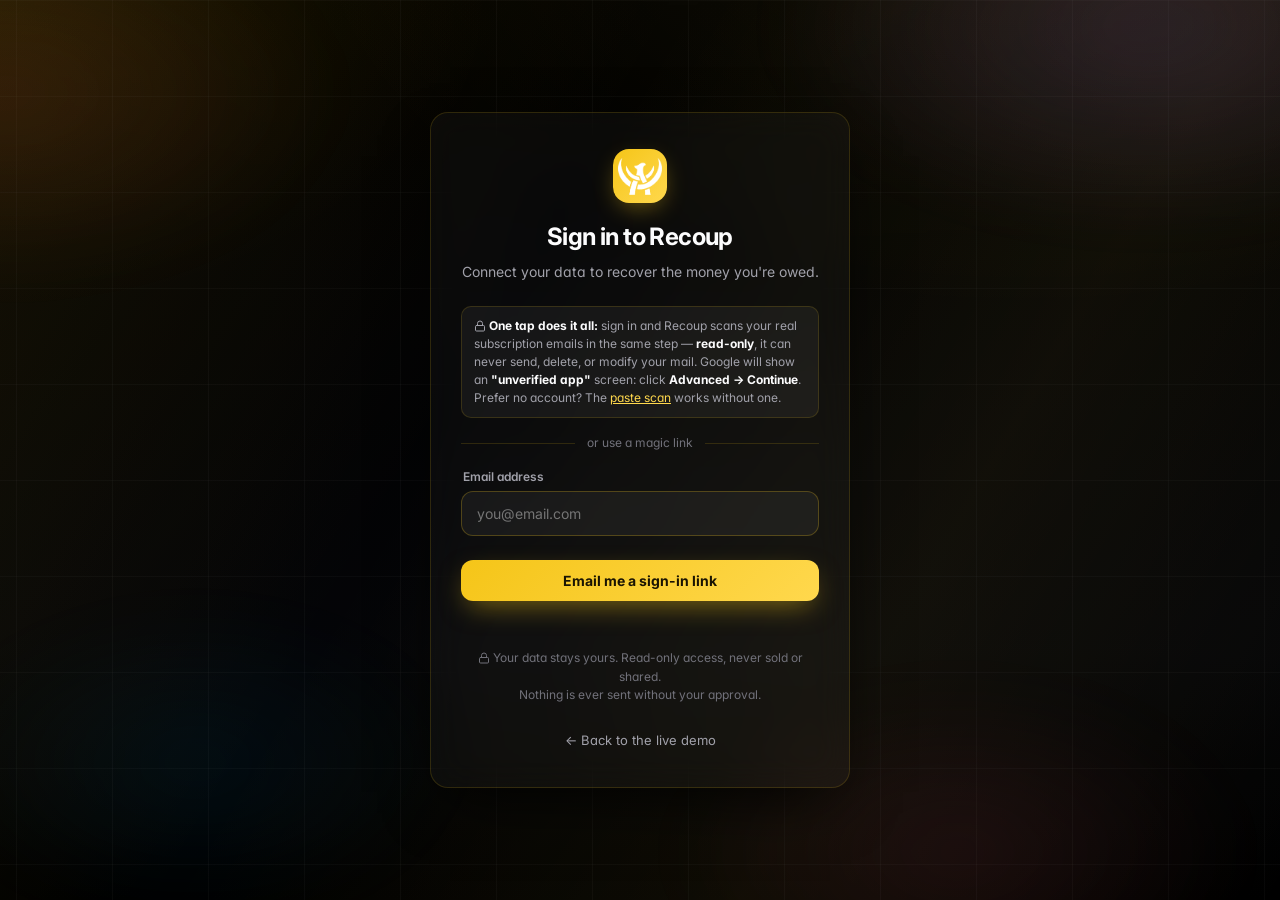
==== commit 0fca281b: "Pre-submission hardening: fix the partner-MCP toolset, event-loop freezes, audit integrity, and stal" ====
--- a/login.html
+++ b/login.html
@@ -36,7 +36,7 @@
 </head>
 <body>
 <a href="#maincontent" class="skip-link">Skip to content</a>
-<div id="bg-orbs" aria-hidden="true"><span></span><span></span><span></span></div>
+<div id="bg-field" aria-hidden="true"></div>
 <main class="auth-wrap" id="maincontent">
   <div class="auth-card glass">
     <div class="auth-logo" aria-hidden="true"><img src="mark.png" alt="" /></div>
--- a/styles.css
+++ b/styles.css
@@ -33,8 +33,11 @@
 /* ===== Agent Run Timeline (black + gold) ===== */
 .agent-timeline{margin:30px 0;padding:26px;border-radius:20px;background:linear-gradient(180deg,#0a0a0c,#070708);border:1px solid rgba(245,197,24,.18);box-shadow:0 20px 60px -30px rgba(0,0,0,.8),inset 0 1px 0 rgba(245,197,24,.08)}
 .atl-head{display:flex;align-items:baseline;gap:12px;flex-wrap:wrap;margin-bottom:20px}
-.atl-head h2{font-size:20px;font-weight:900;letter-spacing:-.4px;margin:0;color:var(--text)}
+.atl-head h2{font-size:20px;font-weight:900;letter-spacing:-.4px;margin:0;color:var(--text);display:inline-flex;align-items:center;gap:10px}
 .atl-sub{font-size:12px;font-weight:700;color:#d4af37;text-transform:uppercase;letter-spacing:.06em}
+.atl-badge{font-size:10.5px;font-weight:800;text-transform:uppercase;letter-spacing:.05em;border-radius:20px;padding:3px 9px;vertical-align:middle}
+.atl-badge.live{color:#0a160e;background:linear-gradient(90deg,#34d399,#10b981)}
+.atl-badge.sim{color:var(--muted);background:rgba(255,255,255,.06);border:1px solid var(--border)}
 .atl-grid{display:grid;grid-template-columns:1fr 280px;gap:26px}
 .atl-steps{list-style:none;margin:0;padding:0;position:relative}
 .atl-steps::before{content:"";position:absolute;left:17px;top:6px;bottom:14px;width:2px;background:linear-gradient(180deg,rgba(245,197,24,.5),rgba(245,197,24,.08))}
@@ -239,12 +242,13 @@
 .reel-scene.is-active .reel-reason-box div:nth-child(1){animation-delay:.2s}
 .reel-scene.is-active .reel-reason-box div:nth-child(2){animation-delay:.55s}
 .reel-scene.is-active .reel-reason-box div:nth-child(3){animation-delay:.9s}
-/* reel: voice scene */
-.reel-voice-pulse{display:flex;align-items:center;justify-content:center;gap:14px;margin:30px 0 18px}
-.reel-voice-pulse span{width:10px;height:10px;border-radius:50%;background:#f5c518;animation:voicePulse 1.25s infinite}
-.reel-voice-pulse span:nth-child(2){animation-delay:.3s}
-.reel-voice-title{text-align:center;font-size:15px;font-weight:800;color:var(--text);margin-bottom:8px}
-.reel-voice-text{text-align:center;font-size:13px;color:var(--muted);font-style:italic}
+/* reel: human-approval-gate scene */
+.reel-gate-icon{display:flex;align-items:center;justify-content:center;margin:26px 0 16px}
+.reel-gate-icon svg{filter:drop-shadow(0 4px 14px rgba(245,197,24,.5));animation:gateGlow 2.2s ease-in-out infinite}
+@keyframes gateGlow{0%,100%{opacity:.78;transform:translateY(0)}50%{opacity:1;transform:translateY(-2px)}}
+.reel-gate-title{text-align:center;font-size:15px;font-weight:800;color:var(--text);margin-bottom:8px}
+.reel-gate-text{text-align:center;font-size:13px;color:var(--muted);line-height:1.5;padding:0 18px}
+.reel-gate-text b{color:#f5c518}
 @media(prefers-reduced-motion:reduce){.phone{transform:none}.phone-glow,.reel-radar span,.reel-live i{animation:none}.reel-scene{transition:none}.reel-row{opacity:1;transform:none;animation:none}.reel-bar i{width:100%;animation:none}.reel-reason-box div{opacity:1;animation:none}}
 @media(max-width:900px){.phone{transform:none}.phone-glow{animation:none;opacity:.6}}
 .product-window{position:relative;border:1px solid rgba(255,255,255,.14);border-radius:24px;overflow:hidden;background:
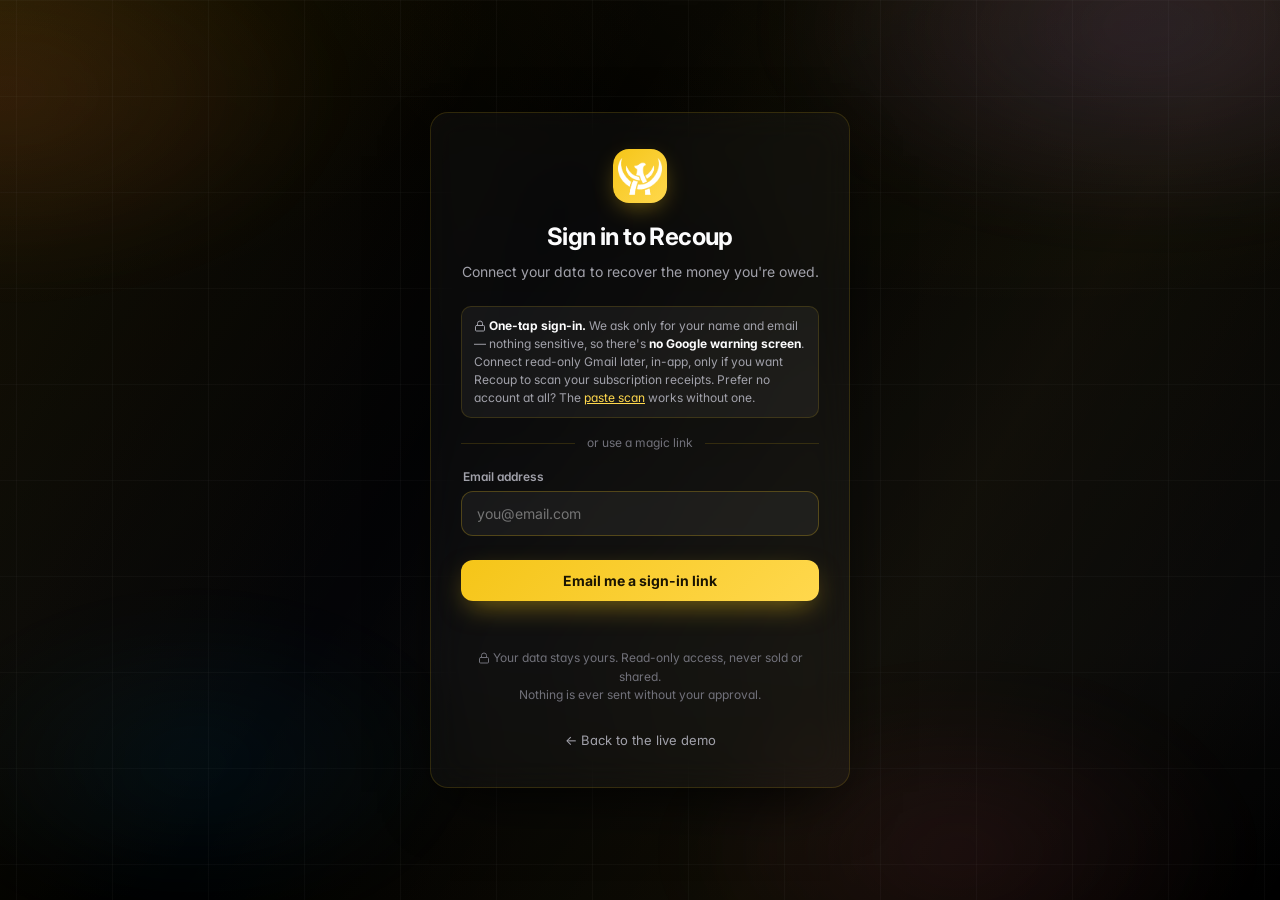
==== commit 3fba0796: "Premium black-gold hero + clean one-tap Google sign-in (no unverified-app screen) UI: - Hero now use" ====
--- a/login.html
+++ b/login.html
@@ -43,7 +43,7 @@
     <h1>Sign in to Recoup</h1>
     <p class="sub">Connect your data to recover the money you're owed.</p>
 
-    <div class="oauth-note" id="oauth-note"><svg class="ico" viewBox="0 0 24 24" fill="none" stroke="currentColor" stroke-width="2" stroke-linecap="round" stroke-linejoin="round" aria-hidden="true"><rect x="3" y="11" width="18" height="11" rx="2"/><path d="M7 11V7a5 5 0 0 1 10 0v4"/></svg> <b>One tap does it all:</b> sign in and Recoup scans your real subscription emails in the same step — <b>read-only</b>, it can never send, delete, or modify your mail. Google will show an <b>"unverified app"</b> screen: click <b>Advanced → Continue</b>. Prefer no account? The <a href="/">paste scan</a> works without one.</div>
+    <div class="oauth-note" id="oauth-note"><svg class="ico" viewBox="0 0 24 24" fill="none" stroke="currentColor" stroke-width="2" stroke-linecap="round" stroke-linejoin="round" aria-hidden="true"><rect x="3" y="11" width="18" height="11" rx="2"/><path d="M7 11V7a5 5 0 0 1 10 0v4"/></svg> <b>One-tap sign-in.</b> We ask only for your name and email — nothing sensitive, so there's <b>no Google warning screen</b>. Connect read-only Gmail later, in-app, only if you want Recoup to scan your subscription receipts. Prefer no account at all? The <a href="/">paste scan</a> works without one.</div>
     <button class="btn gbtn" id="google" type="button">
       <svg width="18" height="18" viewBox="0 0 48 48" aria-hidden="true"><path fill="#EA4335" d="M24 9.5c3.5 0 6.6 1.2 9.1 3.6l6.8-6.8C35.9 2.4 30.3 0 24 0 14.6 0 6.5 5.4 2.6 13.2l7.9 6.2C12.4 13.5 17.7 9.5 24 9.5z"/><path fill="#4285F4" d="M46.5 24.5c0-1.6-.1-3.1-.4-4.5H24v9h12.7c-.5 3-2.2 5.5-4.7 7.2l7.3 5.7C43.8 37.9 46.5 31.8 46.5 24.5z"/><path fill="#FBBC05" d="M10.5 28.4c-.5-1.5-.8-3.1-.8-4.9s.3-3.4.8-4.9l-7.9-6.2C1 15.6 0 19.7 0 24s1 8.4 2.6 11.6l7.9-6.2z"/><path fill="#34A853" d="M24 48c6.3 0 11.6-2.1 15.5-5.6l-7.3-5.7c-2 1.4-4.7 2.3-8.2 2.3-6.3 0-11.6-4-13.5-9.6l-7.9 6.2C6.5 42.6 14.6 48 24 48z"/></svg>
       Continue with Google
--- a/styles.css
+++ b/styles.css
@@ -163,12 +163,14 @@
 .landing{min-height:calc(88vh - 76px);padding:92px 0 18px}
 .landing-hero{display:grid;grid-template-columns:minmax(0,0.95fr) minmax(440px,1.05fr);align-items:start;gap:34px;margin-bottom:60px}
 .landing-copy{max-width:570px;padding:10px 0 16px;animation:heroIn .75s var(--ease) both}
-.landing-h1{font-size:var(--font-hero);font-weight:850;letter-spacing:0;line-height:.98;margin:16px 0 18px;text-wrap:balance;
-  background:linear-gradient(110deg,#f5c518,#ffd84d 28%,#ff8a3d 52%,#ff5e8a 72%,#f5c518 96%);
-  background-size:220% 100%;-webkit-background-clip:text;background-clip:text;-webkit-text-fill-color:transparent;
-  animation:gradPan 9s ease-in-out infinite}
+.landing-h1{font-family:'Sora','Inter',system-ui,sans-serif;font-size:var(--font-hero);font-weight:700;
+  letter-spacing:-2px;line-height:1.0;margin:16px 0 20px;text-wrap:balance;color:#fbfbfd}
+/* one word in gold — the emotional hook ("owed"). Pure black & gold, no rainbow. */
+.landing-h1 .hl{background:linear-gradient(110deg,#f5c518,#ffd84d 45%,#d4af37);
+  background-size:200% 100%;-webkit-background-clip:text;background-clip:text;-webkit-text-fill-color:transparent;
+  animation:gradPan 7s ease-in-out infinite}
 @keyframes gradPan{0%,100%{background-position:0% 50%}50%{background-position:100% 50%}}
-@media(prefers-reduced-motion:reduce){.landing-h1{animation:none}}
+@media(prefers-reduced-motion:reduce){.landing-h1 .hl{animation:none}}
 .landing-sub{color:#a7afc1;font-size:18px;max-width:58ch;margin:0 0 28px;line-height:1.55}
 .landing-sub b{color:var(--text)}
 .landing-cta{display:flex;gap:12px;justify-content:flex-start;flex-wrap:wrap}
@@ -191,6 +193,7 @@
 .phone-screen{position:relative;width:100%;height:100%;border-radius:32px;overflow:hidden;background:radial-gradient(120% 80% at 50% 0%,rgba(245,197,24,.09),transparent 55%),var(--bg2);display:flex;flex-direction:column;padding:16px 14px 12px}
 .reel-top{display:flex;align-items:center;gap:7px;font-size:12.5px;font-weight:800;color:var(--text);letter-spacing:.2px}
 .reel-logo{width:22px;height:22px;border-radius:7px;background:var(--grad);display:grid;place-items:center;box-shadow:0 4px 12px -3px rgba(245,197,24,.6)}
+.reel-logo img{width:15px;height:15px;object-fit:contain;display:block}
 .reel-live{margin-left:auto;font-size:9px;font-weight:800;color:#ffd84d;display:flex;align-items:center;gap:4px;text-transform:uppercase;letter-spacing:.07em}
 .reel-live i{width:6px;height:6px;border-radius:50%;background:var(--emerald);box-shadow:0 0 7px var(--emerald);animation:pulse 2s infinite}
 .reel-stage{position:relative;flex:1;margin-top:15px}
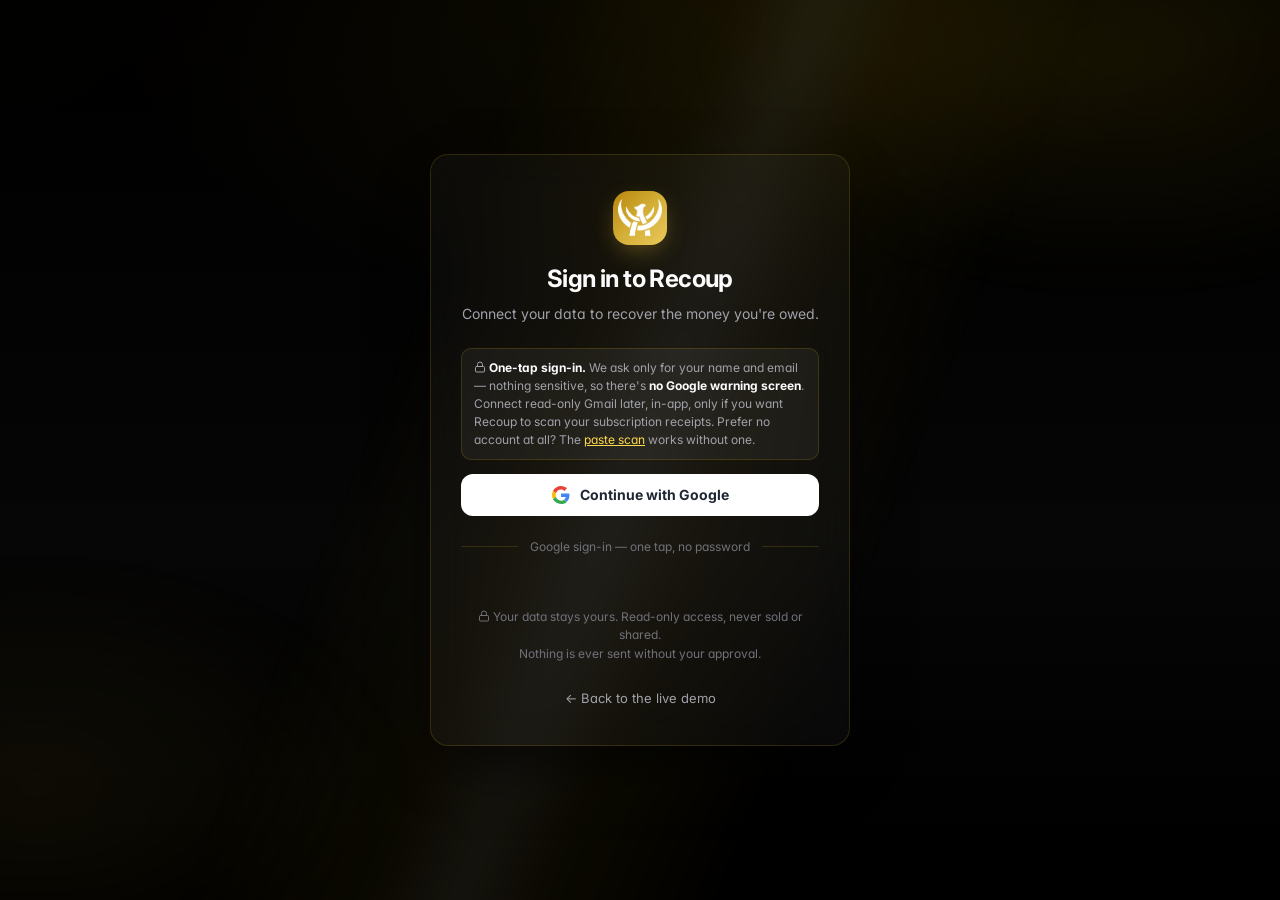
==== commit 24424e12: "Logo tiles: bright yellow -> rich metallic gold (phone-frame + login); navbar logo + favicon unchang" ====
--- a/login.html
+++ b/login.html
@@ -12,7 +12,7 @@
 <style>
 .auth-wrap{min-height:100vh;display:grid;place-items:center;padding:24px;position:relative;z-index:1}
 .auth-card{width:min(420px,94vw);padding:36px 30px;text-align:center}
-.auth-logo{width:54px;height:54px;border-radius:16px;background:var(--grad);display:grid;place-items:center;font-weight:900;color:#1a1402;font-size:28px;margin:0 auto 16px;box-shadow:0 8px 24px -6px rgba(245,197,24,.45)}
+.auth-logo{width:54px;height:54px;border-radius:16px;background:linear-gradient(135deg,#b8860b,#d4af37 50%,#e9c75a);display:grid;place-items:center;font-weight:900;color:#1a1402;font-size:28px;margin:0 auto 16px;box-shadow:0 8px 24px -6px rgba(212,175,55,.45)}
 .auth-card h1{font-size:24px;margin:0 0 6px;letter-spacing:-.6px}
 .auth-card p.sub{color:var(--muted);margin:0 0 24px;font-size:14px}
 .gbtn{width:100%;justify-content:center;gap:10px;background:#fff;color:#1f2733;border:none;font-weight:700;margin-bottom:6px}
--- a/styles.css
+++ b/styles.css
@@ -20,16 +20,6 @@
 .x .ico{width:17px;height:17px;vertical-align:middle}
 .theme-toggle .ico{width:18px;height:18px}
 .btn .ico{vertical-align:-0.16em}
-/* zero-cost voice agent button (gold accent) */
-.voice-btn{position:fixed;right:22px;bottom:22px;z-index:60;width:58px;height:58px;border-radius:50%;border:1px solid rgba(245,197,24,.55);background:radial-gradient(120% 120% at 30% 20%,#1c1605,#0a0a0c);color:#f5c518;display:grid;place-items:center;cursor:pointer;box-shadow:0 12px 32px -8px rgba(0,0,0,.7),inset 0 1px 0 rgba(245,197,24,.25);transition:transform .22s var(--ease),box-shadow .3s,border-color .2s}
-.voice-btn:hover{transform:translateY(-3px) scale(1.06);border-color:#f5c518;box-shadow:0 16px 40px -8px rgba(245,197,24,.45),inset 0 1px 0 rgba(245,197,24,.4)}
-.voice-btn svg{width:25px;height:25px}
-.voice-btn.listening{border-color:#f5c518;color:#ffd84d;animation:voicePulse 1.25s infinite}
-@keyframes voicePulse{0%{box-shadow:0 0 0 0 rgba(245,197,24,.55)}70%{box-shadow:0 0 0 18px rgba(245,197,24,0)}100%{box-shadow:0 0 0 0 rgba(245,197,24,0)}}
-.voice-label{position:fixed;right:90px;bottom:34px;z-index:60;max-width:260px;background:rgba(10,10,12,.96);border:1px solid rgba(245,197,24,.3);color:var(--text);font-size:13px;font-weight:600;padding:9px 13px;border-radius:12px;opacity:0;transform:translateX(8px);pointer-events:none;transition:opacity .25s,transform .25s;box-shadow:var(--shadow-sm)}
-.voice-label.show{opacity:1;transform:none}
-@media(prefers-reduced-motion:reduce){.voice-btn.listening{animation:none}}
-@media(max-width:560px){.voice-btn{width:52px;height:52px;right:16px;bottom:16px}.voice-label{display:none}}
 /* ===== Agent Run Timeline (black + gold) ===== */
 .agent-timeline{margin:30px 0;padding:26px;border-radius:20px;background:linear-gradient(180deg,#0a0a0c,#070708);border:1px solid rgba(245,197,24,.18);box-shadow:0 20px 60px -30px rgba(0,0,0,.8),inset 0 1px 0 rgba(245,197,24,.08)}
 .atl-head{display:flex;align-items:baseline;gap:12px;flex-wrap:wrap;margin-bottom:20px}
@@ -72,22 +62,23 @@
   -webkit-font-smoothing:antialiased; -moz-osx-font-smoothing:grayscale; text-rendering:optimizeLegibility;
   line-height:1.5; overflow-x:hidden;
 }
-#bg-field{position:fixed;inset:0;z-index:0;pointer-events:none;opacity:.82;
+#bg-field{position:fixed;inset:0;z-index:0;pointer-events:none;opacity:.9;
   background:
-    linear-gradient(90deg,rgba(255,255,255,.035) 1px,transparent 1px) 50% 0/96px 96px,
-    linear-gradient(180deg,rgba(255,255,255,.03) 1px,transparent 1px) 50% 0/96px 96px,
-    linear-gradient(120deg,rgba(245,197,24,.10),transparent 38%,rgba(255,216,77,.07) 70%,transparent),
-    linear-gradient(180deg,transparent 0%,rgba(7,8,12,.78) 72%,var(--bg) 100%)}
-/* ambient color field — vivid analytics-dashboard glows drifting behind the black canvas */
+    radial-gradient(60% 50% at 50% 0%,rgba(245,197,24,.06),transparent 70%),
+    linear-gradient(180deg,#000 0%,#070707 60%,var(--bg) 100%)}
+/* ambient field — soft warm-gold glows drifting behind the black canvas (pure black & gold, no grid) */
 #bg-field::before{content:"";position:absolute;inset:-12%;pointer-events:none;
   background:
-    radial-gradient(34% 26% at 82% 12%,rgba(192,132,252,.16),transparent 70%),
-    radial-gradient(30% 24% at 10% 18%,rgba(255,106,61,.13),transparent 70%),
-    radial-gradient(26% 22% at 70% 86%,rgba(255,94,138,.10),transparent 70%),
-    radial-gradient(24% 20% at 22% 78%,rgba(20,184,255,.08),transparent 70%);
-  filter:blur(28px);animation:fieldDrift 26s ease-in-out infinite alternate}
+    radial-gradient(36% 28% at 80% 14%,rgba(245,197,24,.10),transparent 72%),
+    radial-gradient(32% 26% at 12% 80%,rgba(212,175,55,.08),transparent 72%);
+  filter:blur(34px);animation:fieldDrift 28s ease-in-out infinite alternate}
 @keyframes fieldDrift{from{transform:translate3d(-2.5%,-2%,0) scale(1)}to{transform:translate3d(2.5%,2.5%,0) scale(1.07)}}
-@media(prefers-reduced-motion:reduce){#bg-field::before{animation:none}}
+/* sleek non-interactive gold light sheen gliding slowly across the canvas — luxe, calm, no particles */
+#bg-field::after{content:"";position:absolute;inset:-25% -40%;pointer-events:none;
+  background:linear-gradient(112deg,transparent 40%,rgba(245,197,24,.05) 47%,rgba(255,236,170,.09) 50%,rgba(245,197,24,.05) 53%,transparent 60%);
+  filter:blur(8px);animation:goldSheen 16s ease-in-out infinite}
+@keyframes goldSheen{0%{transform:translateX(-26%)}50%{transform:translateX(26%)}100%{transform:translateX(-26%)}}
+@media(prefers-reduced-motion:reduce){#bg-field::before,#bg-field::after{animation:none}}
 
 .glass{background:var(--panel);backdrop-filter:blur(18px);-webkit-backdrop-filter:blur(18px);
   border:1px solid var(--border);border-radius:var(--radius);box-shadow:var(--shadow)}
@@ -165,12 +156,17 @@
 .landing-copy{max-width:570px;padding:10px 0 16px;animation:heroIn .75s var(--ease) both}
 .landing-h1{font-family:'Sora','Inter',system-ui,sans-serif;font-size:var(--font-hero);font-weight:700;
   letter-spacing:-2px;line-height:1.0;margin:16px 0 20px;text-wrap:balance;color:#fbfbfd}
-/* one word in gold — the emotional hook ("owed"). Pure black & gold, no rainbow. */
-.landing-h1 .hl{background:linear-gradient(110deg,#f5c518,#ffd84d 45%,#d4af37);
-  background-size:200% 100%;-webkit-background-clip:text;background-clip:text;-webkit-text-fill-color:transparent;
-  animation:gradPan 7s ease-in-out infinite}
-@keyframes gradPan{0%,100%{background-position:0% 50%}50%{background-position:100% 50%}}
-@media(prefers-reduced-motion:reduce){.landing-h1 .hl{animation:none}}
+/* one word in gold — the hook ("owed"). A sleek light glint sweeps across the gold letters,
+   like light catching coins. Pure black & gold, minimal — no underline, no arrow. */
+.landing-h1 .hl{display:inline-block;
+  background:linear-gradient(100deg,#d4af37 0%,#f5c518 30%,#fff6cf 48%,#ffd84d 60%,#d4af37 100%);
+  background-size:260% 100%;-webkit-background-clip:text;background-clip:text;
+  -webkit-text-fill-color:transparent;color:transparent;
+  animation:goldShimmer 5s ease-in-out infinite}
+@keyframes goldShimmer{0%{background-position:130% 50%}60%,100%{background-position:-30% 50%}}
+
+.landing-copy{position:relative}
+@media(prefers-reduced-motion:reduce){.landing-h1 .hl{animation:none;background-position:0 50%}}
 .landing-sub{color:#a7afc1;font-size:18px;max-width:58ch;margin:0 0 28px;line-height:1.55}
 .landing-sub b{color:var(--text)}
 .landing-cta{display:flex;gap:12px;justify-content:flex-start;flex-wrap:wrap}
@@ -192,7 +188,7 @@
 .phone-camera{position:absolute;top:15px;left:50%;transform:translateX(-50%);width:12px;height:12px;background:#09090b;border:1.5px solid #27272a;border-radius:50%;z-index:3}
 .phone-screen{position:relative;width:100%;height:100%;border-radius:32px;overflow:hidden;background:radial-gradient(120% 80% at 50% 0%,rgba(245,197,24,.09),transparent 55%),var(--bg2);display:flex;flex-direction:column;padding:16px 14px 12px}
 .reel-top{display:flex;align-items:center;gap:7px;font-size:12.5px;font-weight:800;color:var(--text);letter-spacing:.2px}
-.reel-logo{width:22px;height:22px;border-radius:7px;background:var(--grad);display:grid;place-items:center;box-shadow:0 4px 12px -3px rgba(245,197,24,.6)}
+.reel-logo{width:22px;height:22px;border-radius:7px;background:linear-gradient(135deg,#b8860b,#d4af37 50%,#e9c75a);display:grid;place-items:center;box-shadow:0 4px 12px -3px rgba(212,175,55,.6)}
 .reel-logo img{width:15px;height:15px;object-fit:contain;display:block}
 .reel-live{margin-left:auto;font-size:9px;font-weight:800;color:#ffd84d;display:flex;align-items:center;gap:4px;text-transform:uppercase;letter-spacing:.07em}
 .reel-live i{width:6px;height:6px;border-radius:50%;background:var(--emerald);box-shadow:0 0 7px var(--emerald);animation:pulse 2s infinite}
@@ -985,29 +981,6 @@
   flex: 0 0 auto;
 }
 
-/* Audio indicator */
-.voice-filter-indicator {
-  position: fixed;
-  right: 90px;
-  bottom: 80px;
-  z-index: 60;
-  font-size: 10.5px;
-  font-weight: 700;
-  color: var(--dim);
-  background: rgba(0,0,0,.85);
-  border: 1.5px solid var(--border);
-  padding: 5px 10px;
-  border-radius: 20px;
-  opacity: 0;
-  transform: translateY(5px);
-  pointer-events: none;
-  transition: opacity .25s, transform .25s;
-}
-.voice-filter-indicator.active {
-  opacity: 1;
-  transform: none;
-}
-
 @media(max-width:860px){
   .landing-hero{grid-template-columns:1fr}
   .workflow-grid {
